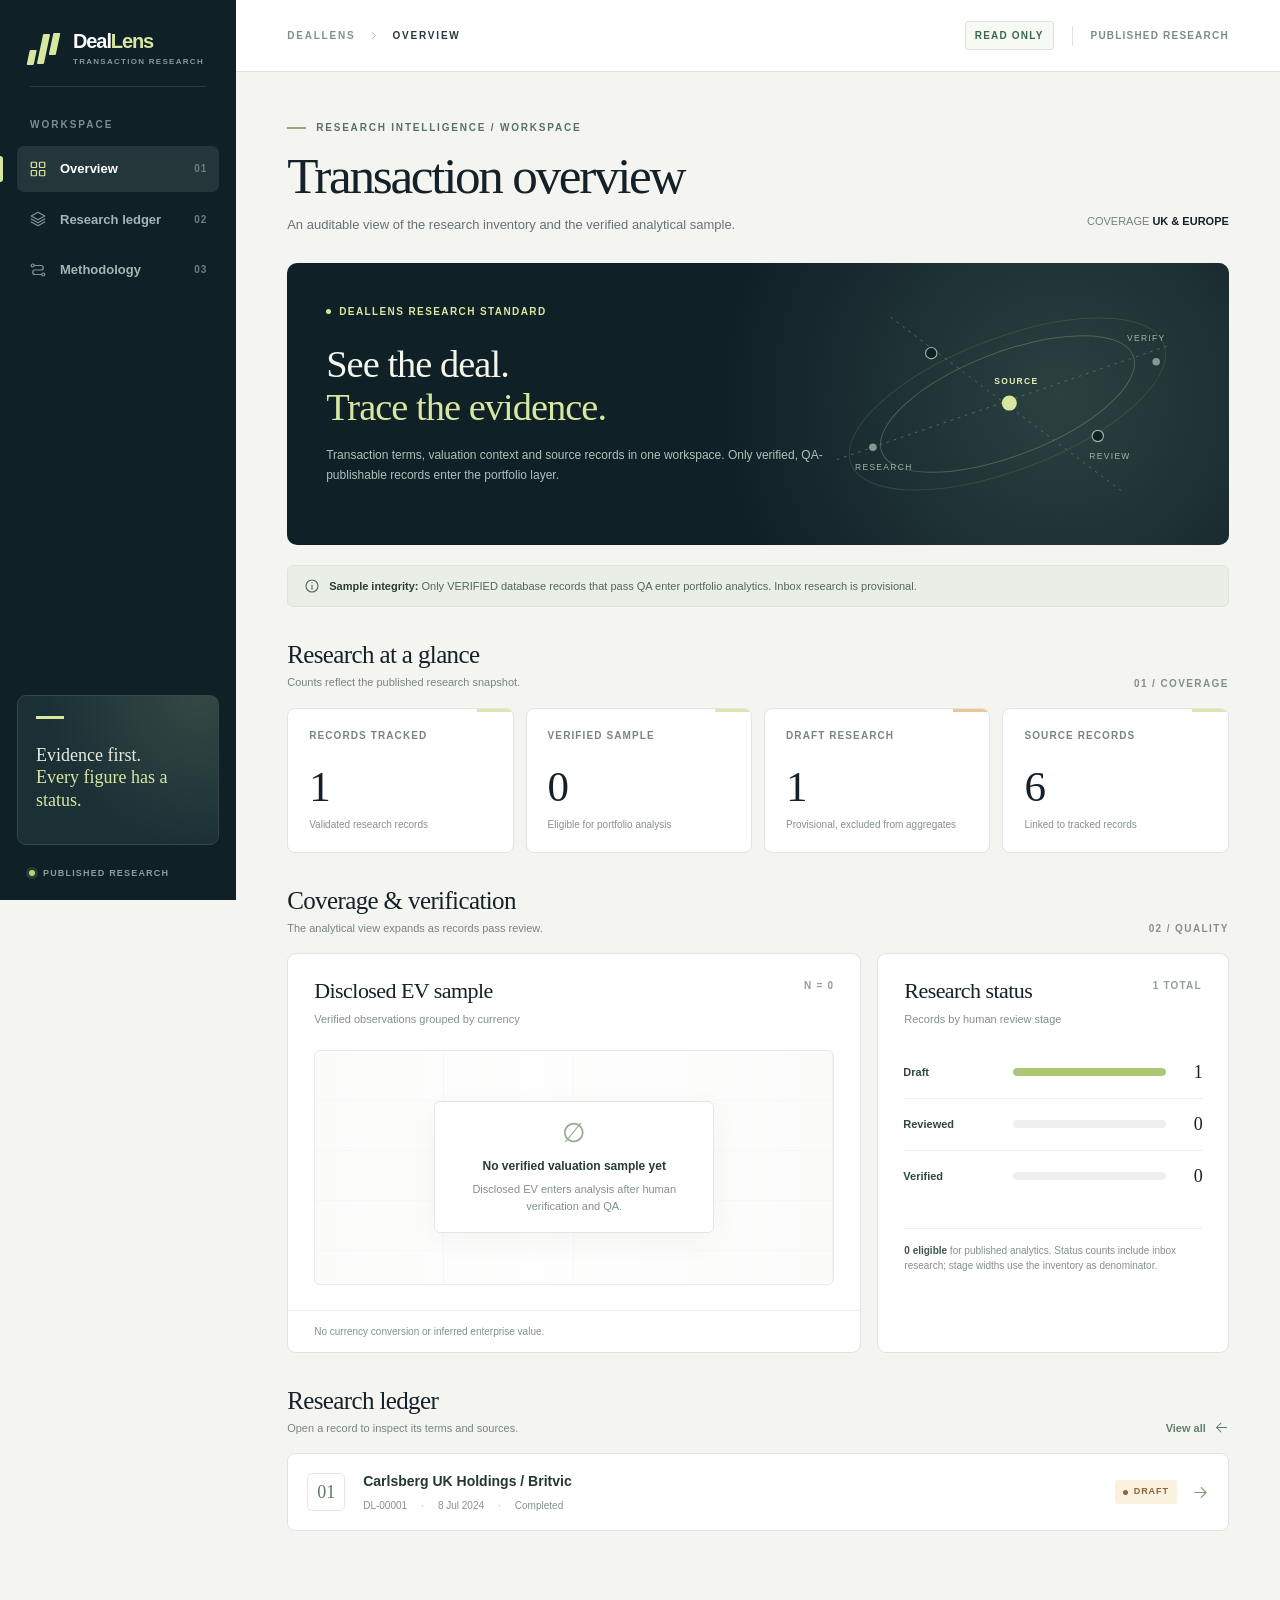
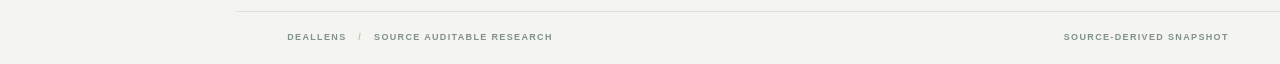
==== index.html @ 1e60adab "Publish DealLens interface directly on GitHub Pages" ====
<!doctype html>
<html lang="en">
<head>
  <meta charset="utf-8">
  <meta name="viewport" content="width=device-width, initial-scale=1">
  <meta name="theme-color" content="#101a20">
  <meta name="description" content="DealLens local M&A research workspace with source linked transaction records and verified portfolio analytics.">
  <title>DealLens | Research workspace</title>
  <style>
:root{--ink:#142128;--ink-2:#1d3038;--muted:#647179;--subtle:#8a9699;--line:#dce2df;--paper:#f4f5f1;--white:#fff;--lime:#d7e7a0;--signal:#b9d46e;--amber:#e8b877;--rust:#a6563b;--sidebar:#102027;--sidebar-line:#2b3b40;--serif:Georgia,"Times New Roman",serif;--sans:Inter,"Aptos","Segoe UI",Arial,sans-serif}
*{box-sizing:border-box}html{scroll-behavior:smooth}body{margin:0;background:var(--paper);color:var(--ink);font:14px/1.5 var(--sans);-webkit-font-smoothing:antialiased}button,input{font:inherit}button{cursor:pointer}a{color:inherit;text-decoration:none}svg{width:20px;height:20px;fill:none;stroke:currentColor;stroke-width:1.65;stroke-linecap:round;stroke-linejoin:round}.icon-library{position:absolute;width:0;height:0;overflow:hidden}::selection{background:#d7e7a0;color:#17282c}
.app-shell{min-height:100vh;display:grid;grid-template-columns:236px minmax(0,1fr)}.sidebar{position:sticky;top:0;height:100vh;background:var(--sidebar);color:#d4dfd9;display:flex;flex-direction:column;padding:29px 17px 20px;z-index:12}.brand{display:flex;align-items:center;gap:12px;padding:2px 13px 20px}.brand-mark{height:32px;width:31px;display:flex;align-items:center;gap:3px;transform:skew(-12deg)}.brand-mark span{width:7px;background:var(--lime);border-radius:1px}.brand-mark span:nth-child(1){height:15px;align-self:flex-end}.brand-mark span:nth-child(2){height:30px}.brand-mark span:nth-child(3){height:22px;align-self:flex-start}.brand-copy{font-size:20px;font-weight:750;letter-spacing:-.055em;color:#fff;line-height:1}.brand-copy span{color:var(--lime)}.brand-copy small{display:block;color:#839b99;font-size:8px;letter-spacing:.16em;font-weight:700;margin-top:7px}.sidebar-rule{height:1px;background:var(--sidebar-line);margin:0 13px 30px}.sidebar-label{font-size:10px;letter-spacing:.2em;font-weight:700;color:#78908f;margin:0 13px 14px}.primary-nav{display:grid;gap:5px}.primary-nav a{display:flex;align-items:center;gap:13px;padding:13px 12px;border-radius:7px;color:#a5b5b3;font-size:13px;font-weight:550;transition:background .2s,color .2s}.primary-nav a svg{width:18px;height:18px;stroke:#7d9593}.primary-nav a:hover,.primary-nav a.active{background:#25363b;color:#fff}.primary-nav a.active:before{content:"";position:absolute;left:0;height:26px;width:3px;background:var(--lime);border-radius:0 3px 3px 0}.primary-nav a.active svg{stroke:var(--lime)}.nav-key{margin-left:auto;color:#69817f;font-size:10px;letter-spacing:.08em}.sidebar-bottom{margin-top:auto}.sidebar-note{border:1px solid #35474a;border-radius:9px;padding:20px 18px 16px;min-height:150px;background:radial-gradient(circle at 90% 0,#344944 0,transparent 65%),#1b3035}.small-accent{display:block;height:3px;width:28px;background:var(--lime)}.sidebar-note p{font-family:var(--serif);font-size:18px;line-height:1.25;margin:25px 0 0;color:#e7ebe2}.sidebar-note strong{font-weight:400;color:var(--lime)}.sidebar-context{display:flex;align-items:center;gap:8px;color:#879e9a;font-size:9px;font-weight:700;letter-spacing:.13em;padding:22px 12px 0}.live-dot{width:6px;height:6px;background:var(--signal);border-radius:50%;box-shadow:0 0 0 3px #273d37}
.main-column{min-width:0;display:flex;flex-direction:column}.topbar{height:72px;flex-shrink:0;background:#fff;border-bottom:1px solid var(--line);display:flex;align-items:center;justify-content:space-between;padding:0 clamp(24px,4vw,60px)}.breadcrumbs{display:flex;align-items:center;gap:13px;font-size:10px;letter-spacing:.18em;font-weight:750;color:#82908d}.breadcrumbs strong{color:#283a40}.breadcrumbs svg{width:11px;height:11px;stroke:#9caba9}.topbar-right{display:flex;align-items:center;gap:18px;color:#7d8b8c;font-size:10px;letter-spacing:.12em;font-weight:700}.read-only{border:1px solid #d9e3dc;border-radius:3px;padding:6px 9px;color:#3b6852;background:#f6faf3}.topbar-divider{width:1px;height:20px;background:#dce4df}.mobile-menu{display:none}.footer{margin-top:auto;display:flex;justify-content:space-between;gap:20px;border-top:1px solid var(--line);padding:19px clamp(24px,4vw,60px);font-size:9px;color:#82918e;font-weight:750;letter-spacing:.15em}.footer-dot{color:#b5c6a4;padding:0 8px}
main{padding:44px clamp(24px,4vw,60px) 80px;max-width:1640px;width:100%;margin:0 auto;min-height:calc(100vh - 123px)}.eyebrow{font-size:10px;letter-spacing:.18em;font-weight:800;color:#597068;text-transform:uppercase}.eyebrow:before{content:"";display:inline-block;width:19px;height:2px;background:#8eac72;vertical-align:middle;margin-right:10px}.page-heading{display:flex;justify-content:space-between;gap:28px;align-items:end;margin:12px 0 28px}.page-heading h1{font-family:var(--serif);font-size:clamp(38px,4vw,58px);line-height:1.06;font-weight:400;letter-spacing:-.045em;margin:0}.page-heading p{color:var(--muted);font-size:13px;margin:12px 0 0;max-width:560px}.heading-aside{font-size:11px;color:#73817f;white-space:nowrap;padding-bottom:5px}.heading-aside strong{color:var(--ink)}
.hero{background:var(--sidebar);color:#f3f6eb;border-radius:10px;position:relative;overflow:hidden;min-height:255px;display:grid;grid-template-columns:1.15fr .85fr;padding:36px 39px}.hero:before{content:"";position:absolute;inset:0;background:radial-gradient(circle at 82% 48%,#2b4140 0,transparent 43%);pointer-events:none}.hero-copy{position:relative;z-index:1}.hero-tag{display:inline-flex;align-items:center;gap:8px;color:var(--lime);font-size:10px;font-weight:750;letter-spacing:.14em}.hero-tag:before{content:"";height:5px;width:5px;background:var(--lime);border-radius:50%}.hero h2{font:400 clamp(28px,3vw,42px)/1.12 var(--serif);letter-spacing:-.025em;max-width:565px;margin:23px 0 16px}.hero h2 em{font-style:normal;color:var(--lime)}.hero p{max-width:510px;color:#afc0bb;font-size:12px;line-height:1.7;margin:0}.hero-art{position:relative;min-height:180px;display:flex;align-items:center;justify-content:center}.hero-art svg{width:min(100%,390px);height:210px;stroke:none;overflow:visible}.hero-art .orbit{fill:none;stroke:#6d8a78;stroke-width:1;opacity:.55}.hero-art .orbit.faint{opacity:.26}.hero-art .axis{stroke:#526c68;stroke-width:1;stroke-dasharray:2 6}.hero-art .node{fill:#d7e7a0}.hero-art .node.secondary{fill:#7f9b92}.hero-art .node.hollow{fill:#102027;stroke:#9db49b;stroke-width:1.2}.hero-art text{font:9px var(--sans);fill:#9fb3a9;letter-spacing:1.4px}.hero-art .t-strong{fill:#e2edbd;font-weight:700}
.status-strip{display:flex;gap:9px;align-items:center;margin:20px 0 33px;background:#e9eee6;border:1px solid #dce6d9;color:#526859;border-radius:6px;padding:12px 16px;font-size:11px;line-height:1.5}.status-strip svg{width:16px;height:16px;flex:none}.status-strip strong{color:#293c32}
.section-head{display:flex;align-items:end;justify-content:space-between;gap:18px;margin:34px 0 17px}.section-head h2{font:400 25px/1.15 var(--serif);letter-spacing:-.025em;margin:0}.section-head p{margin:4px 0 0;color:#778582;font-size:11px}.section-head .section-index{font-size:10px;color:#82918b;letter-spacing:.14em;font-weight:700}.metric-grid{display:grid;grid-template-columns:repeat(4,minmax(0,1fr));gap:12px}.metric-card{background:white;border:1px solid #e0e6e2;border-radius:8px;padding:19px 21px 18px;min-height:137px;position:relative;overflow:hidden}.metric-card:after{content:"";position:absolute;right:0;top:0;width:36px;height:3px;background:#d9e8ae}.metric-card:nth-child(3):after{background:#e9c694}.metric-label{display:block;color:#778682;font-size:10px;font-weight:750;letter-spacing:.11em;text-transform:uppercase}.metric-number{font:400 43px/1.1 var(--serif);letter-spacing:-.04em;margin:20px 0 3px}.metric-note{color:#87918e;font-size:10px}.metric-note strong{color:#546b59}.content-grid{display:grid;grid-template-columns:minmax(0,1.47fr) minmax(280px,.9fr);gap:16px}.panel{background:white;border:1px solid #dfe5e0;border-radius:9px;overflow:hidden}.panel-head{display:flex;align-items:start;justify-content:space-between;gap:15px;padding:24px 26px 0}.panel-head h3{font:400 22px/1.2 var(--serif);letter-spacing:-.025em;margin:0}.panel-head p{color:#82908b;font-size:11px;margin:7px 0 0}.panel-kicker{color:#93a09b;font-size:10px;font-weight:750;letter-spacing:.12em}.empty-chart{height:235px;position:relative;margin:22px 26px 25px;border:1px solid #e4eae6;border-radius:6px;display:flex;align-items:center;justify-content:center;text-align:center;overflow:hidden;background:repeating-linear-gradient(to right,transparent 0,transparent calc(25% - 1px),#edf0ed calc(25% - 1px),#edf0ed 25%),repeating-linear-gradient(to bottom,#fafbf9 0,#fafbf9 49px,#edf0ed 50px)}.empty-chart:after{content:"";position:absolute;inset:0;background:linear-gradient(90deg,rgba(255,255,255,.2),rgba(255,255,255,.65) 42%,rgba(255,255,255,.2));pointer-events:none}.empty-chart .empty-message{position:relative;z-index:1;background:rgba(255,255,255,.94);border:1px solid #e2e8e1;border-radius:6px;padding:18px 24px;max-width:280px;box-shadow:0 8px 30px #2940380b}.empty-chart .empty-message span{display:block;font:400 27px/1 var(--serif);color:#95aa87;margin-bottom:8px}.empty-chart strong{font-size:12px;color:#263c35}.empty-chart p{font-size:11px;color:#83908a;line-height:1.5;margin:5px 0 0}.chart-bars{height:235px;display:flex;gap:15px;align-items:end;margin:20px 27px 26px;padding:10px 8px 27px;border-bottom:1px solid #dae3dc}.chart-bar{flex:1;max-width:75px;min-height:2px;background:#adc773;border-radius:3px 3px 0 0;position:relative}.chart-bar span{position:absolute;bottom:-24px;left:50%;transform:translateX(-50%);font-size:10px;white-space:nowrap;color:#667c70}.chart-bar b{position:absolute;top:-23px;left:50%;transform:translateX(-50%);font-size:10px;color:#334b3a}.panel-bottom{border-top:1px solid #edf0ed;padding:13px 26px;color:#81918a;font-size:10px}.pipeline{padding:19px 25px 23px}.pipeline-row{display:grid;grid-template-columns:98px 1fr 25px;align-items:center;gap:12px;padding:15px 0;border-bottom:1px solid #edf0ed}.pipeline-row:last-child{border-bottom:0}.pipeline-row .stage{font-size:11px;font-weight:650;color:#31473d}.pipeline-row .track{height:8px;border-radius:10px;background:#edf0ed;overflow:hidden}.pipeline-row .fill{display:block;height:100%;min-width:0;background:#adc773;border-radius:10px}.pipeline-row:nth-child(2) .fill{background:#d3bd91}.pipeline-row:nth-child(3) .fill{background:#436c5b}.pipeline-row strong{font:400 18px var(--serif);text-align:right}.pipeline-caption{margin:3px 26px 22px;padding-top:14px;border-top:1px solid #edf0ed;color:#83908a;font-size:10px;line-height:1.5}.pipeline-caption strong{color:#3e5749}
.record-row{display:grid;grid-template-columns:38px minmax(0,1fr) auto;gap:18px;align-items:center;background:#fff;border:1px solid #dde5df;border-radius:8px;padding:17px 19px;transition:border-color .2s,transform .2s}.record-row:hover{border-color:#a9c597;transform:translateY(-1px)}.record-index{display:flex;align-items:center;justify-content:center;width:38px;height:38px;border:1px solid #e1e9e2;border-radius:5px;color:#5e7b62;font:400 18px var(--serif)}.record-title{font-size:14px;font-weight:670;color:#243735}.record-meta{display:flex;flex-wrap:wrap;gap:8px 14px;margin-top:6px;font-size:10px;color:#84918c}.record-meta span+span:before{content:"·";margin-right:14px;color:#adbab2}.record-trailing{display:flex;align-items:center;gap:15px}.record-trailing svg{width:17px;height:17px;color:#7e9b79}.badge{display:inline-flex;align-items:center;gap:6px;padding:5px 8px;border-radius:3px;text-transform:uppercase;font-size:9px;font-weight:800;letter-spacing:.1em;white-space:nowrap}.badge:before{content:"";height:5px;width:5px;background:currentColor;border-radius:50%}.badge.draft{color:#8b653b;background:#fbf1df}.badge.reviewed{color:#496a82;background:#eaf2f7}.badge.verified{color:#427451;background:#e9f4e8}.empty-list{background:#fff;border:1px dashed #cbd9cf;border-radius:8px;padding:28px;color:#788781;font-size:12px}
.toolbar{display:flex;gap:10px;align-items:center;margin:25px 0 17px}.search-box{display:flex;align-items:center;gap:11px;flex:1;background:#fff;border:1px solid #dae3dd;border-radius:6px;padding:0 13px;max-width:510px}.search-box svg{width:17px;height:17px;color:#85958c}.search-box input{border:0;outline:0;height:43px;width:100%;background:none;color:#22352d;font-size:12px}.search-box:focus-within{border-color:#8ea977;box-shadow:0 0 0 3px #dcebc86b}.filter-tabs{display:flex;gap:4px;margin-left:auto;background:#e9ede7;border-radius:6px;padding:4px}.filter-tabs button{background:transparent;border:0;border-radius:4px;color:#74837b;font-size:10px;font-weight:700;letter-spacing:.04em;padding:8px 11px}.filter-tabs button.active{background:#fff;box-shadow:0 1px 4px #1b372010;color:#294233}.research-list{display:grid;gap:10px}.research-note{font-size:11px;color:#7e8b84;margin-top:16px}.research-note svg{width:14px;height:14px;vertical-align:-3px;margin-right:4px}
.case-top{display:flex;align-items:center;gap:12px;margin-bottom:15px}.back-link{display:inline-flex;gap:8px;align-items:center;color:#637e69;font-size:11px;font-weight:700}.back-link svg{width:15px;height:15px;transform:rotate(180deg)}.case-intro{display:flex;justify-content:space-between;align-items:end;gap:20px}.case-intro h1{font:400 clamp(36px,4.2vw,62px)/1.05 var(--serif);letter-spacing:-.045em;margin:14px 0 10px}.case-subtitle{color:#687c73;font-size:13px;margin:0}.case-actions{display:flex;gap:10px;align-items:center;padding-bottom:4px}.ghost-button{display:inline-flex;gap:8px;align-items:center;border:1px solid #cad9cd;background:#fff;border-radius:5px;padding:9px 12px;font-size:10px;font-weight:750;color:#47644f}.ghost-button:hover{border-color:#7caa70}.ghost-button svg{width:14px;height:14px}.draft-banner{display:flex;gap:13px;padding:15px 17px;margin:29px 0 18px;background:#fbf2e5;border:1px solid #f0dfc1;border-left:3px solid #d5a35e;border-radius:5px;color:#7b603d;font-size:11px;line-height:1.55}.draft-banner svg{flex:none;width:18px;height:18px}.draft-banner strong{display:block;color:#614928;font-size:12px;margin-bottom:2px}.case-flow{background:var(--sidebar);color:white;border-radius:9px;padding:26px 31px 25px;overflow:hidden}.flow-header{display:flex;justify-content:space-between;color:#9eb3a9;font-size:10px;letter-spacing:.12em;font-weight:750}.flow-header span:last-child{color:#d6e4ad}.flow-line{display:grid;grid-template-columns:minmax(0,1fr) minmax(100px,.65fr) minmax(0,1fr);align-items:center;gap:10px;margin-top:30px}.flow-entity small{display:block;font-size:9px;letter-spacing:.15em;color:#8ba79c;font-weight:750;margin-bottom:10px}.flow-entity strong{font:400 clamp(20px,2.2vw,31px)/1.12 var(--serif);letter-spacing:-.02em;display:block}.flow-entity.right{text-align:right}.flow-entity.right strong{color:#deebbc}.flow-connector{height:2px;background:#6c8c80;position:relative}.flow-connector:before{content:"";width:11px;height:11px;border-radius:50%;background:var(--lime);position:absolute;top:-5px;left:0}.flow-connector:after{content:"";width:10px;height:10px;border-right:2px solid var(--lime);border-top:2px solid var(--lime);transform:rotate(45deg);position:absolute;right:1px;top:-5px}.flow-connector span{position:absolute;left:50%;transform:translateX(-50%);top:-26px;color:#d4e3ae;font-size:10px;white-space:nowrap;font-weight:700}.flow-caption{display:flex;justify-content:space-between;gap:20px;margin-top:34px;border-top:1px solid #3a5352;padding-top:15px;color:#9cb3a8;font-size:10px}.flow-caption strong{color:#d9e8c0;font-weight:600}.case-grid{display:grid;grid-template-columns:minmax(0,1.35fr) minmax(290px,.82fr);gap:16px;margin-top:16px}.case-grid .panel{padding-bottom:4px}.facts-list{padding:7px 25px 15px}.fact-row{display:grid;grid-template-columns:145px 1fr;gap:15px;align-items:start;padding:15px 0;border-bottom:1px solid #edf0ed}.fact-row:last-child{border-bottom:0}.fact-label{font-size:10px;font-weight:750;letter-spacing:.06em;color:#77867e;text-transform:uppercase;margin-top:3px}.fact-main strong{display:block;font:400 21px/1.15 var(--serif);letter-spacing:-.025em}.fact-main small{display:block;color:#7f8c83;font-size:10px;margin-top:5px;line-height:1.45}.source-pills{display:flex;gap:5px;flex-wrap:wrap;margin-top:8px}.source-pills a{display:inline-flex;align-items:center;gap:3px;color:#456c52;background:#ecf3e7;padding:3px 6px;border-radius:2px;font-size:9px;font-weight:750}.source-pills a:hover{text-decoration:underline}.source-pills svg{width:10px;height:10px}.absence{font-size:12px;color:#a3b0a7}.quality-list{padding:18px 26px 22px}.quality-stat{display:flex;justify-content:space-between;align-items:center;padding:10px 0;border-bottom:1px solid #edf0ed;color:#718278;font-size:11px}.quality-stat strong{color:#293e34;font:400 17px var(--serif)}.blocker{display:flex;gap:9px;border-radius:4px;background:#f9f0e8;color:#835a40;padding:10px 11px;margin-top:13px;font-size:10px;line-height:1.45}.blocker svg{flex:none;width:15px;height:15px}.quality-hint{font-size:10px;color:#849188;margin:12px 0 0}.source-section{margin-top:16px}.source-list{padding:8px 26px 15px}.source-link{display:grid;grid-template-columns:44px 1fr 15px;gap:12px;align-items:start;padding:14px 0;border-bottom:1px solid #edf0ed}.source-link:last-child{border-bottom:0}.source-id{color:#50745a;font-size:10px;font-weight:800;letter-spacing:.06em;padding-top:2px}.source-link strong{display:block;color:#30443b;font-size:11px;font-weight:650}.source-link:hover strong{text-decoration:underline}.source-link small{display:block;margin-top:4px;color:#8a9890;font-size:9px;text-transform:uppercase;letter-spacing:.08em}.source-link svg{width:14px;height:14px;color:#849a88}
.method-intro{display:grid;grid-template-columns:1.2fr .8fr;gap:32px;align-items:end;margin-bottom:34px}.method-intro h1{font:400 clamp(39px,4.2vw,61px)/1.05 var(--serif);letter-spacing:-.045em;margin:13px 0 0}.method-intro p{margin:0;color:#687a71;font-size:13px;line-height:1.7;max-width:420px}.method-flow{background:#fff;border:1px solid #dde6db;border-radius:9px;padding:30px 33px}.method-steps{display:grid;grid-template-columns:repeat(3,1fr);gap:28px;position:relative}.method-steps:before{content:"";position:absolute;top:23px;left:16%;right:16%;height:1px;background:#bfcfc0}.method-step{position:relative;z-index:1}.method-node{height:46px;width:46px;border-radius:50%;background:#e8f1d8;color:#3f654a;display:flex;align-items:center;justify-content:center;font:400 20px var(--serif);border:6px solid white;box-shadow:0 0 0 1px #d8e4d3}.method-step:nth-child(2) .method-node{background:#f6ebda;color:#8e6b44}.method-step:nth-child(3) .method-node{background:#dce9d9;color:#38694b}.method-step h3{font:400 22px var(--serif);margin:17px 0 5px}.method-step p{color:#74847a;font-size:11px;line-height:1.6;max-width:230px;margin:0}.method-index{font-size:9px;font-weight:800;letter-spacing:.15em;color:#809889}.method-rule{border-top:1px solid #e6ece6;margin:31px 0 25px}.method-criteria{display:grid;grid-template-columns:repeat(3,1fr);gap:24px}.method-criteria strong{font-size:11px;color:#293e34}.method-criteria p{font-size:10px;color:#829189;margin:6px 0 0;line-height:1.6}.definition-grid{display:grid;grid-template-columns:repeat(2,1fr);gap:12px;margin-top:16px}.definition-card{padding:22px 24px;background:white;border:1px solid #dfe7de;border-radius:7px}.definition-card span{font-size:9px;letter-spacing:.12em;color:#779077;font-weight:750}.definition-card h3{font:400 21px var(--serif);margin:11px 0 7px}.definition-card p{font-size:11px;line-height:1.65;color:#7c8c82;margin:0}.loading-state{padding:100px 20px;text-align:center;color:#7d8d84}.loading-symbol{height:27px;width:27px;border:2px solid #ccd9c9;border-top-color:#5a8054;border-radius:50%;animation:spin .8s linear infinite;margin:auto}@keyframes spin{to{transform:rotate(360deg)}}.error-state{background:#fff4eb;border:1px solid #ebd1be;border-radius:7px;padding:24px;color:#734832}.error-state h2{font:400 28px var(--serif);margin:0 0 6px}
@media(max-width:1150px){.app-shell{grid-template-columns:208px 1fr}.sidebar{padding-left:12px;padding-right:12px}.metric-grid{grid-template-columns:repeat(2,1fr)}.hero{grid-template-columns:1.2fr .8fr}.hero-art svg{width:280px}.content-grid,.case-grid{grid-template-columns:1fr 1fr}.panel-head{padding:21px 20px 0}.pipeline{padding-left:19px;padding-right:19px}}
@media(max-width:850px){.app-shell{grid-template-columns:1fr}.sidebar{position:fixed;left:0;top:0;width:240px;transform:translateX(-100%);transition:transform .2s ease;box-shadow:0 10px 40px #15241b44}.sidebar.open{transform:translateX(0)}.mobile-menu{display:grid;gap:3px;background:transparent;border:0;padding:7px;margin-left:-7px}.mobile-menu span{display:block;width:18px;height:2px;background:#425a4b}.topbar{justify-content:flex-start;gap:18px}.topbar-right{margin-left:auto}.hero{grid-template-columns:1fr}.hero-art{position:absolute;opacity:.3;right:-50px;top:12px;bottom:0}.hero-copy{max-width:600px}.content-grid,.case-grid{grid-template-columns:1fr}.method-intro{grid-template-columns:1fr;gap:13px}}
@media(max-width:600px){main{padding:27px 17px 60px}.topbar{height:61px;padding:0 19px}.topbar-clock,.topbar-divider{display:none}.breadcrumbs{gap:7px;font-size:9px}.footer{padding:18px 17px;font-size:8px}.footer span:last-child{display:none}.page-heading{display:block;margin-bottom:22px}.heading-aside{margin-top:12px}.page-heading h1{font-size:40px}.hero{padding:28px 24px;min-height:245px}.hero h2{font-size:31px}.hero-art{display:none}.metric-grid{gap:8px}.metric-card{min-height:125px;padding:16px}.metric-number{font-size:37px}.section-head{margin-top:29px}.record-row{gap:10px;padding:14px 12px;grid-template-columns:30px 1fr auto}.record-index{height:30px;width:30px;font-size:15px}.record-title{font-size:12px}.record-meta{gap:2px 8px}.record-meta span+span:before{margin-right:8px}.record-trailing{gap:5px}.record-trailing svg{display:none}.toolbar{display:block}.search-box{max-width:none}.filter-tabs{margin-top:9px;width:max-content}.case-intro{display:block}.case-actions{margin-top:19px}.case-flow{padding:23px 19px}.flow-line{grid-template-columns:1fr 52px 1fr;gap:5px}.flow-entity strong{font-size:19px}.flow-connector span{font-size:9px}.flow-caption{display:block;line-height:1.7}.fact-row{grid-template-columns:115px 1fr}.facts-list{padding-left:18px;padding-right:18px}.source-list{padding-left:18px;padding-right:18px}.method-flow{padding:24px 20px}.method-steps,.method-criteria,.definition-grid{grid-template-columns:1fr;gap:19px}.method-steps:before{top:25px;bottom:28px;left:22px;right:auto;width:1px;height:auto}.method-step{display:grid;grid-template-columns:46px 1fr;column-gap:15px}.method-step h3{margin:2px 0 3px}.method-step p{grid-column:2}.method-index{grid-column:2;grid-row:1;align-self:end;margin-bottom:2px}.method-node{grid-row:1/4}.method-criteria{gap:13px}}
@media(prefers-reduced-motion:reduce){*{scroll-behavior:auto!important;animation:none!important;transition:none!important}}

</style>
</head>
<body>
  <svg class="icon-library" xmlns="http://www.w3.org/2000/svg" aria-hidden="true">
    <symbol id="i-grid" viewBox="0 0 24 24"><rect x="3" y="3" width="7" height="7" rx="1"/><rect x="14" y="3" width="7" height="7" rx="1"/><rect x="3" y="14" width="7" height="7" rx="1"/><rect x="14" y="14" width="7" height="7" rx="1"/></symbol>
    <symbol id="i-layers" viewBox="0 0 24 24"><path d="m12 3 9 5-9 5-9-5 9-5Zm-9 9 9 5 9-5M3 16l9 5 9-5"/></symbol>
    <symbol id="i-route" viewBox="0 0 24 24"><circle cx="5" cy="6" r="2"/><circle cx="19" cy="18" r="2"/><path d="M7 6h9a3 3 0 0 1 0 6H8a3 3 0 0 0 0 6h9"/></symbol>
    <symbol id="i-book" viewBox="0 0 24 24"><path d="M4 4.5A2.5 2.5 0 0 1 6.5 2H20v18H6.5A2.5 2.5 0 0 0 4 22V4.5ZM4 19.5A2.5 2.5 0 0 1 6.5 17H20"/><path d="M9 7h7M9 11h7"/></symbol>
    <symbol id="i-search" viewBox="0 0 24 24"><circle cx="10.5" cy="10.5" r="6.5"/><path d="m16 16 5 5"/></symbol>
    <symbol id="i-arrow" viewBox="0 0 24 24"><path d="M4 12h16m-7-7 7 7-7 7"/></symbol>
    <symbol id="i-external" viewBox="0 0 24 24"><path d="M14 4h6v6M20 4l-9 9"/><path d="M20 14v6H4V4h6"/></symbol>
    <symbol id="i-chevron" viewBox="0 0 24 24"><path d="m9 5 7 7-7 7"/></symbol>
    <symbol id="i-info" viewBox="0 0 24 24"><circle cx="12" cy="12" r="9"/><path d="M12 11v6m0-10h.01"/></symbol>
    <symbol id="i-download" viewBox="0 0 24 24"><path d="M12 3v12m-4-4 4 4 4-4M4 17v4h16v-4"/></symbol>
  </svg>

  <div class="app-shell">
    <aside class="sidebar" id="sidebar" aria-label="Primary navigation">
      <a class="brand" href="#overview" aria-label="DealLens overview">
        <span class="brand-mark" aria-hidden="true"><span></span><span></span><span></span></span>
        <span class="brand-copy">Deal<span>Lens</span><small>TRANSACTION RESEARCH</small></span>
      </a>
      <div class="sidebar-rule"></div>
      <p class="sidebar-label">WORKSPACE</p>
      <nav class="primary-nav">
        <a href="#overview" data-nav="overview"><svg><use href="#i-grid"/></svg>Overview<span class="nav-key">01</span></a>
        <a href="#research" data-nav="research"><svg><use href="#i-layers"/></svg>Research ledger<span class="nav-key">02</span></a>
        <a href="#methodology" data-nav="methodology"><svg><use href="#i-route"/></svg>Methodology<span class="nav-key">03</span></a>
      </nav>
      <div class="sidebar-bottom">
        <div class="sidebar-note"><span class="small-accent"></span><p>Evidence first.<br><strong>Every figure has a status.</strong></p></div>
        <div class="sidebar-context"><span class="live-dot"></span><span id="sidebar-mode">LOCAL WORKSPACE</span></div>
      </div>
    </aside>

    <div class="main-column">
      <header class="topbar">
        <button class="mobile-menu" id="menu-button" type="button" aria-label="Toggle navigation" aria-expanded="false"><span></span><span></span><span></span></button>
        <div class="breadcrumbs"><span>DEALLENS</span><svg><use href="#i-chevron"/></svg><strong id="breadcrumb">OVERVIEW</strong></div>
        <div class="topbar-right"><span class="read-only">READ ONLY</span><span class="topbar-divider"></span><span class="topbar-clock" id="clock">LOCAL RESEARCH</span></div>
      </header>
      <main id="app" tabindex="-1" aria-live="polite">
        <div class="loading-state"><div class="loading-symbol"></div><p>Opening research workspace…</p></div>
      </main>
      <footer class="footer"><span>DEALLENS <span class="footer-dot">/</span> SOURCE AUDITABLE RESEARCH</span><span id="footer-mode">LOCAL SNAPSHOT</span></footer>
    </div>
  </div>
<script>
/* Source-derived local preview. Regenerate with scripts/build_frontend_snapshot.py. */
window.DEALLENS_SNAPSHOT = {"scope":"Local research workspace","database_connected":false,"summary":{"inventory":1,"verified":0,"verified_status":0,"draft":1,"reviewed":0,"excluded":0},"portfolio":{"deal_count":0,"completion_rate":null,"completion_n":0,"completion_days_median":null,"ev_cohorts":[]},"deals":[{"id":"DL-00001","name":"Carlsberg UK Holdings / Britvic","bidder":"Carlsberg UK Holdings Limited","target":"Britvic plc","target_country":"GB","announcement_date":"2024-07-08","completion_date":"2025-01-16","transaction_status":"COMPLETED","review_status":"DRAFT","origin":"research/inbox","sector":null,"values":{"offer":{"amount":"13.15","currency":"GBP","unit":"currency/share","definition":"Total shareholder value including 25p special dividend","classification":"REPORTED","evidence":["ET"],"period":null,"sources":["S27"]},"equity":{"amount":"3311000000","currency":"GBP","unit":"currency","definition":"Reported rounded shareholder equity value inclusive of special dividend","classification":"REPORTED","evidence":["EEV"],"period":null,"sources":["S27"]},"enterprise":{"amount":"4104000000","currency":"GBP","unit":"currency","definition":"Reported rounded enterprise value","classification":"REPORTED","evidence":["EEV"],"period":null,"sources":["S27"]},"ev_ebitda":{"value":"13.54455445544554455445544554","unit":"ratio","currency":null,"basis":"LTM; Adjusted EBITDA before pre-IFRS16 rental charges","warnings":[],"qualifications":[]},"premium":{"value":"0.355670103092783505154639175","unit":"fraction","currency":null,"basis":"initial offer; unaffected_close","warnings":[],"qualifications":[]}},"selected_offer":{"id":"announced_total_value","date":"2024-07-08","basis":"First firm Rule 2.7 offer, including target special dividend; earlier indicative proposals are not entered"},"sources":[{"id":"S27","title":"Carlsberg / Britvic Rule 2.7 announcement","url":"https://via.ritzau.dk/ir-files/13560234/13952907/13641/2.7%20Announcement_Recommended%20offer%20to%20acquire%20Britvic%20plc.pdf","date":"2024-07-08","type":"ANNOUNCEMENT"},{"id":"SFY","title":"Britvic Annual Report and Accounts 2023 (issuer report mirrored by AnnualReports)","url":"https://www.annualreports.com/HostedData/AnnualReportArchive/b/LSE_BVIC_2023.pdf","date":"2023-12-05","type":"ANNUAL_REPORT"},{"id":"SH1","title":"Britvic interim results: six months ended 31 March 2024","url":"https://www.britvic.com/media/1mlaxssy/britvic-plc-interim-results-14-may-2024.pdf","date":"2024-05-15","type":"INTERIM_REPORT"},{"id":"SCOMP","title":"Scheme of arrangement becomes effective","url":"https://www.carlsberggroup.com/media/i2vbt04o/160125-announcement-of-scheme-effective-date.pdf","date":"2025-01-16","type":"ANNOUNCEMENT"},{"id":"SPUB","title":"Publication of scheme document announcement (not the full scheme)","url":"https://www.carlsberggroup.com/media/ctoc5uiy/publication-of-scheme-document-announcement.pdf","date":"2024-07-22","type":"ANNOUNCEMENT"},{"id":"SRES","title":"Britvic shareholder special resolution approving scheme arrangements","url":"https://data.fca.org.uk/artefacts/NSM/Portal/NI-000103290/NI-000103290.pdf","date":"2024-08-27","type":"REGULATOR"}],"evidence_count":12,"qa":{"publishable":false,"flags":[{"severity":"BLOCK_PUBLISH","code":"MANUAL_VERIFICATION_REQUIRED","message":"Owner's manual source and calculation verification is required."},{"severity":"REVIEW","code":"ASSUMPTION","message":"Researcher-supplied assumption; assess its stated basis."},{"severity":"REVIEW","code":"ASSUMPTION","message":"Researcher-supplied assumption; assess its stated basis."},{"severity":"REVIEW","code":"SOURCE_AMBIGUITY","message":"Rounded announcement value; reconstructed 302.5m. Do not substitute covenant EBITDA after rental charges."},{"severity":"REVIEW","code":"SOURCE_AMBIGUITY","message":"Rounded announcement amount; reconstructed adjusted earnings are 164.8m, not statutory net income."},{"severity":"REVIEW","code":"SOURCE_AMBIGUITY","message":"Illustrative annual window only; source says over five years, not a calendar-year earnings forecast."},{"severity":"REVIEW","code":"UNKNOWN_VALUE","message":"Explicitly unknown observation; no zero has been inferred."},{"severity":"REVIEW","code":"CALCULATION_WARNING","message":"YTD lengths differ by one day; verify leap-year comparability."},{"severity":"REVIEW","code":"CALCULATION_WARNING","message":"YTD lengths differ by one day; verify leap-year comparability."},{"severity":"REVIEW","code":"CALCULATION_WARNING","message":"YTD lengths differ by one day; verify leap-year comparability."},{"severity":"REVIEW","code":"CALCULATION_WARNING","message":"YTD lengths differ by one day; verify leap-year comparability."},{"severity":"REVIEW","code":"CALCULATION_WARNING","message":"YTD lengths differ by one day; verify leap-year comparability."},{"severity":"REVIEW","code":"CALCULATION_WARNING","message":"YTD lengths differ by one day; verify leap-year comparability."},{"severity":"REVIEW","code":"CALCULATION_WARNING","message":"Illustrative annual run-rate case, not realised earnings; implementation costs excluded from recurring EBITDA."},{"severity":"REVIEW","code":"CALCULATION_WARNING","message":"Illustrative annual run-rate case, not realised earnings; implementation costs excluded from recurring EBITDA."},{"severity":"REVIEW","code":"CALCULATION_WARNING","message":"Illustrative annual run-rate case, not realised earnings; implementation costs excluded from recurring EBITDA."},{"severity":"REVIEW","code":"LTM_RECONCILIATION","message":"Selected and reconstructed figures differ for the same period; examine definitions and source restatements."},{"severity":"REVIEW","code":"LTM_RECONCILIATION","message":"Selected and reconstructed figures differ for the same period; examine definitions and source restatements."}]}}],"policy":"Only VERIFIED database records that pass QA enter portfolio analytics. Inbox research is provisional."};

</script>
<script>
/* DealLens interface. Published pages use a generated research snapshot. */
(() => {
  "use strict";

  const app = document.getElementById("app");
  const state = { data: null, filter: "all", query: "", mode: "snapshot" };
  const icon = (name) => `<svg aria-hidden="true"><use href="#i-${name}"></use></svg>`;
  const escape = (value) => String(value ?? "").replace(/[&<>"']/g, (ch) => ({
    "&": "&amp;", "<": "&lt;", ">": "&gt;", '"': "&quot;", "'": "&#39;"
  })[ch]);
  const safeUrl = (value) => {
    try {
      const url = new URL(value);
      return ["http:", "https:"].includes(url.protocol) ? escape(url.href) : "#";
    } catch { return "#"; }
  };
  const date = (value) => value ? new Intl.DateTimeFormat("en-GB", { day: "numeric", month: "short", year: "numeric", timeZone: "UTC" }).format(new Date(`${value}T00:00:00Z`)) : "Not recorded";
  const titleCase = (value) => value ? String(value).replaceAll("_", " ").toLowerCase().replace(/\b\w/g, ch => ch.toUpperCase()) : "Unclassified";
  const badge = (status) => `<span class="badge ${String(status).toLowerCase()}">${escape(status)}</span>`;
  const eyebrow = (text) => `<span class="eyebrow">${escape(text)}</span>`;

  function money(fact, perShare = false) {
    if (!fact || fact.amount == null) return null;
    const n = Number(fact.amount);
    if (!Number.isFinite(n)) return null;
    const sign = fact.currency === "GBP" ? "£" : `${fact.currency || ""} `;
    if (perShare) return `${sign}${new Intl.NumberFormat("en-GB", { maximumFractionDigits: 2, minimumFractionDigits: 2 }).format(n)} / share`;
    if (Math.abs(n) >= 1e9) return `${sign}${(n / 1e9).toLocaleString("en-GB", { maximumFractionDigits: 3 })}bn`;
    if (Math.abs(n) >= 1e6) return `${sign}${(n / 1e6).toLocaleString("en-GB", { maximumFractionDigits: 2 })}m`;
    return `${sign}${n.toLocaleString("en-GB", { maximumFractionDigits: 2 })}`;
  }

  function record(deal, index) {
    return `<a class="record-row" href="#deal/${encodeURIComponent(deal.id)}">
      <span class="record-index">${String(index + 1).padStart(2, "0")}</span>
      <span><span class="record-title">${escape(deal.name)}</span><span class="record-meta"><span>${escape(deal.id)}</span><span>${date(deal.announcement_date)}</span><span>${escape(titleCase(deal.transaction_status))}</span></span></span>
      <span class="record-trailing">${badge(deal.review_status)}${icon("arrow")}</span>
    </a>`;
  }

  function heroGraphic() {
    return `<div class="hero-art" aria-hidden="true"><svg viewBox="0 0 390 210">
      <ellipse class="orbit faint" cx="196" cy="105" rx="178" ry="70" transform="rotate(-21 196 105)"/>
      <ellipse class="orbit" cx="196" cy="105" rx="143" ry="55" transform="rotate(-21 196 105)"/>
      <path class="axis" d="M15 164 370 42M72 13 318 198"/>
      <circle class="node secondary" cx="53" cy="151" r="4"/><circle class="node hollow" cx="115" cy="51" r="6"/><circle class="node" cx="198" cy="104" r="8"/><circle class="node hollow" cx="292" cy="139" r="6"/><circle class="node secondary" cx="354" cy="60" r="4"/>
      <text x="182" y="84" class="t-strong">SOURCE</text><text x="34" y="175">RESEARCH</text><text x="283" y="163">REVIEW</text><text x="323" y="38">VERIFY</text>
    </svg></div>`;
  }

  function metric(label, number, note) {
    return `<div class="metric-card"><span class="metric-label">${escape(label)}</span><div class="metric-number">${escape(number)}</div><span class="metric-note">${note}</span></div>`;
  }

  function overview() {
    const d = state.data, s = d.summary;
    const rows = d.deals.slice(0, 3).map(record).join("");
    const max = Math.max(1, s.inventory);
    const stages = [["Draft", s.draft], ["Reviewed", s.reviewed], ["Verified", s.verified_status]];
    const pipeline = stages.map(([label, count]) => `<div class="pipeline-row"><span class="stage">${label}</span><span class="track"><span class="fill" style="width:${Math.min(100, count / max * 100)}%"></span></span><strong>${count}</strong></div>`).join("");
    const cohorts = d.portfolio.ev_cohorts;
    const chart = !cohorts.length
      ? `<div class="empty-chart"><div class="empty-message"><span>∅</span><strong>No verified valuation sample yet</strong><p>Disclosed EV enters analysis after human verification and QA.</p></div></div>`
      : `<div class="chart-bars" role="img" aria-label="Verified disclosed EV observations by currency">${cohorts.map(c => `<div class="chart-bar" style="height:${Math.max(8, c.n / Math.max(...cohorts.map(x => x.n)) * 87)}%" title="${escape(c.currency)}: ${c.n} observations"><b>${c.n}</b><span>${escape(c.currency || "Unknown")}</span></div>`).join("")}</div>`;
    return `${eyebrow("Research intelligence / workspace")}
      <div class="page-heading"><div><h1>Transaction overview</h1><p>An auditable view of the research inventory and the verified analytical sample.</p></div><span class="heading-aside">COVERAGE <strong>UK &amp; EUROPE</strong></span></div>
      <section class="hero"><div class="hero-copy"><span class="hero-tag">DEALLENS RESEARCH STANDARD</span><h2>See the deal.<br><em>Trace the evidence.</em></h2><p>Transaction terms, valuation context and source records in one workspace. Only verified, QA-publishable records enter the portfolio layer.</p></div>${heroGraphic()}</section>
      <div class="status-strip">${icon("info")}<span><strong>Sample integrity:</strong> ${escape(d.policy)}</span></div>
      <div class="section-head"><div><h2>Research at a glance</h2><p>Counts reflect the published research snapshot.</p></div><span class="section-index">01 / COVERAGE</span></div>
      <div class="metric-grid">
        ${metric("Records tracked", s.inventory, "Validated research records")}
        ${metric("Verified sample", s.verified, "Eligible for portfolio analysis")}
        ${metric("Draft research", s.draft, "Provisional, excluded from aggregates")}
        ${metric("Source records", d.deals.reduce((n, deal) => n + deal.sources.length, 0), "Linked to tracked records")}
      </div>
      <div class="section-head"><div><h2>Coverage &amp; verification</h2><p>The analytical view expands as records pass review.</p></div><span class="section-index">02 / QUALITY</span></div>
      <div class="content-grid"><section class="panel"><div class="panel-head"><div><h3>Disclosed EV sample</h3><p>Verified observations grouped by currency</p></div><span class="panel-kicker">N = ${cohorts.reduce((n, c) => n + c.n, 0)}</span></div>${chart}<div class="panel-bottom">No currency conversion or inferred enterprise value.</div></section>
      <section class="panel"><div class="panel-head"><div><h3>Research status</h3><p>Records by human review stage</p></div><span class="panel-kicker">${s.inventory} TOTAL</span></div><div class="pipeline">${pipeline}</div><div class="pipeline-caption"><strong>${s.verified} eligible</strong> for published analytics. Status counts include inbox research; stage widths use the inventory as denominator.</div></section></div>
      <div class="section-head"><div><h2>Research ledger</h2><p>Open a record to inspect its terms and sources.</p></div><a class="back-link" href="#research">View all ${icon("arrow")}</a></div>
      <div class="research-list">${rows || `<div class="empty-list">No research records are present in this snapshot.</div>`}</div>`;
  }

  function research() {
    const count = state.data.deals.length;
    return `${eyebrow("Source linked records")}
      <div class="page-heading"><div><h1>Research ledger</h1><p>Search transaction records and inspect the evidence behind each case.</p></div><span class="heading-aside">${count} RECORD${count === 1 ? "" : "S"}</span></div>
      <div class="toolbar"><label class="search-box">${icon("search")}<input id="research-search" type="search" placeholder="Search company, deal ID or sector" value="${escape(state.query)}" autocomplete="off" aria-label="Search research records"></label>
      <div class="filter-tabs" role="group" aria-label="Filter records">${["all", "draft", "reviewed", "verified"].map(filter => `<button type="button" data-filter="${filter}" class="${state.filter === filter ? "active" : ""}" aria-pressed="${state.filter === filter}">${titleCase(filter)}</button>`).join("")}</div></div>
      <div id="research-results" class="research-list"></div><p class="research-note">${icon("info")} Draft records remain visible for research review and are excluded from portfolio figures.</p>`;
  }

  function updateResearchResults() {
    const target = document.getElementById("research-results");
    if (!target) return;
    const query = state.query.trim().toLowerCase();
    const matches = state.data.deals.filter(d => (state.filter === "all" || d.review_status.toLowerCase() === state.filter)
      && [d.name, d.id, d.bidder, d.target, d.sector].some(v => String(v || "").toLowerCase().includes(query)));
    target.innerHTML = matches.length ? matches.map(record).join("") : `<div class="empty-list">No records match this search and filter.</div>`;
  }

  function sourcePills(fact, sources) {
    return fact?.sources?.length ? `<span class="source-pills">${fact.sources.map(id => {
      const source = sources.find(s => s.id === id);
      return source ? `<a href="${safeUrl(source.url)}" target="_blank" rel="noopener noreferrer" title="${escape(source.title)}">${escape(id)} ${icon("external")}</a>` : "";
    }).join("")}</span>` : "";
  }

  function factRow(label, value, detail, fact, sources) {
    return `<div class="fact-row"><span class="fact-label">${escape(label)}</span><span class="fact-main">${value ? `<strong>${escape(value)}</strong>` : `<span class="absence">Not recorded</span>`}${detail ? `<small>${escape(detail)}</small>` : ""}${sourcePills(fact, sources)}</span></div>`;
  }

  function casePage(deal) {
    const v = deal.values;
    const keyFlags = deal.qa.flags.filter(f => ["BLOCK_PUBLISH", "ERROR"].includes(f.severity));
    const sources = deal.sources;
    const offer = money(v.offer, true);
    const equity = money(v.equity), enterprise = money(v.enterprise);
    const flagText = keyFlags.length ? keyFlags.slice(0, 3).map(f => `<div class="blocker">${icon("info")}<span><strong>${escape(titleCase(f.code))}.</strong> ${escape(f.message)}</span></div>`).join("") : `<p class="quality-hint">No publication blocker returned by the current QA check.</p>`;
    const sourceList = sources.map(source => `<a class="source-link" href="${safeUrl(source.url)}" target="_blank" rel="noopener noreferrer"><span class="source-id">${escape(source.id)}</span><span><strong>${escape(source.title)}</strong><small>${escape(titleCase(source.type))} · ${date(source.date)}</small></span>${icon("external")}</a>`).join("");
    return `<div class="case-top"><a href="#research" class="back-link">${icon("arrow")} Back to ledger</a>${badge(deal.review_status)}</div>
      ${eyebrow(`Transaction record / ${deal.id}`)}
      <div class="case-intro"><div><h1>${escape(deal.name)}</h1><p class="case-subtitle">${escape(deal.bidder)} / ${escape(deal.target)} · Announced ${date(deal.announcement_date)}</p></div><div class="case-actions"><button class="ghost-button" id="download-record" type="button">${icon("download")} Export record</button></div></div>
      ${deal.review_status !== "VERIFIED" ? `<div class="draft-banner">${icon("info")}<span><strong>Provisional research record</strong>The terms below are part of the published research snapshot. They have not received the owner’s manual source and calculation sign-off, and do not enter portfolio statistics.</span></div>` : !deal.qa.publishable ? `<div class="draft-banner">${icon("info")}<span><strong>Excluded from portfolio analysis</strong>The record has VERIFIED status, but its current QA result blocks publication.</span></div>` : `<div class="status-strip">${icon("info")}<span><strong>Verified record.</strong> This record has passed the project’s manual verification and QA gates.</span></div>`}
      <section class="case-flow" aria-label="Transaction relationship diagram"><div class="flow-header"><span>TRANSACTION STRUCTURE</span><span>${escape(deal.id)} / ${escape(deal.review_status)}</span></div><div class="flow-line"><div class="flow-entity"><small>BIDDER</small><strong>${escape(deal.bidder)}</strong></div><div class="flow-connector"><span>${escape(offer || "Offer terms")}</span></div><div class="flow-entity right"><small>TARGET</small><strong>${escape(deal.target)}</strong></div></div><div class="flow-caption"><span>ANNOUNCED <strong>${date(deal.announcement_date)}</strong></span><span>TRANSACTION <strong>${escape(titleCase(deal.transaction_status))}</strong></span><span>COMPLETION <strong>${date(deal.completion_date)}</strong></span></div></section>
      <div class="case-grid"><section class="panel"><div class="panel-head"><div><h3>Recorded terms</h3><p>Figures retain their reported definitions and source links.</p></div><span class="panel-kicker">${escape(deal.review_status)}</span></div><div class="facts-list">
        ${factRow("Selected offer", offer, v.offer?.definition || deal.selected_offer?.basis, v.offer, sources)}
        ${factRow("Equity value", equity, v.equity?.definition, v.equity, sources)}
        ${factRow("Enterprise value", enterprise, v.enterprise?.definition, v.enterprise, sources)}
        ${factRow("Sector", deal.sector, "Analyst classification in research record", null, sources)}
      </div></section><section class="panel"><div class="panel-head"><div><h3>Quality &amp; review</h3><p>Publication gate for this record</p></div></div><div class="quality-list"><div class="quality-stat"><span>Review status</span>${badge(deal.review_status)}</div><div class="quality-stat"><span>Source documents</span><strong>${sources.length}</strong></div><div class="quality-stat"><span>Evidence references</span><strong>${deal.evidence_count}</strong></div><div class="quality-stat"><span>Publication blockers</span><strong>${keyFlags.length}</strong></div>${flagText}${keyFlags.length > 3 ? `<p class="quality-hint">${keyFlags.length - 3} additional blocker${keyFlags.length - 3 === 1 ? "" : "s"} remain in the QA result.</p>` : ""}</div></section></div>
      <section class="panel source-section"><div class="panel-head"><div><h3>Source ledger</h3><p>Direct links stored with the research record. A link does not imply independent verification.</p></div><span class="panel-kicker">${sources.length} SOURCES</span></div><div class="source-list">${sourceList || `<p class="absence">No source documents recorded.</p>`}</div></section>`;
  }

  function methodology() {
    return `${eyebrow("Data provenance / publication policy")}
      <div class="method-intro"><h1>From source<br>to defensible insight.</h1><p>DealLens separates provisional research from verified portfolio analysis. This is the actual gating logic used by the local research engine.</p></div>
      <section class="method-flow"><div class="method-steps"><div class="method-step"><span class="method-node">1</span><span class="method-index">CAPTURE</span><h3>Research</h3><p>Terms, financial observations and source references enter a validated deal record.</p></div><div class="method-step"><span class="method-node">2</span><span class="method-index">CHALLENGE</span><h3>Review</h3><p>Calculations, definitions, evidence and reasonableness flags are checked. A draft is still excluded.</p></div><div class="method-step"><span class="method-node">3</span><span class="method-index">PUBLISH</span><h3>Verify</h3><p>A named human attests to the review; the record must pass QA before entering portfolio analysis.</p></div></div><div class="method-rule"></div><div class="method-criteria"><div><strong>Reported ≠ calculated</strong><p>Original source values remain distinct from derived results and assumptions.</p></div><div><strong>Unknown ≠ zero</strong><p>Missing figures stay empty. The interface never substitutes a numeric zero.</p></div><div><strong>Comparable basis required</strong><p>Currency, period and financial definitions remain attached to cohorts.</p></div></div></section>
      <div class="section-head"><div><h2>How to read this workspace</h2><p>Visible status labels govern how each number may be used.</p></div></div>
      <div class="definition-grid"><div class="definition-card"><span>01 / RESEARCH LEDGER</span><h3>Draft and reviewed cases</h3><p>These records can be inspected with their source links and review flags. They are working material and remain outside headline portfolio analytics.</p></div><div class="definition-card"><span>02 / PORTFOLIO LAYER</span><h3>Verified, publishable cases</h3><p>Only records stored as VERIFIED and passing QA contribute to aggregate figures. Cohorts retain their currency and valuation basis.</p></div><div class="definition-card"><span>03 / FINANCIAL VALUES</span><h3>Reported definitions</h3><p>Offer, equity and enterprise values preserve the definitions in the research record. The case view links figures to their recorded sources.</p></div><div class="definition-card"><span>04 / PUBLISHED WORKSPACE</span><h3>Read-only interface</h3><p>This screen presents the published research snapshot. Manual verification, research edits and database imports remain explicit actions in the Python workflow.</p></div></div>`;
  }

  function navigate() {
    if (!state.data) return;
    const raw = location.hash.replace(/^#/, "") || "overview";
    const [page, id] = raw.split("/");
    const deal = page === "deal" ? state.data.deals.find(item => item.id === decodeURIComponent(id || "")) : null;
    const name = deal ? "TRANSACTION RECORD" : ({ overview: "OVERVIEW", research: "RESEARCH LEDGER", methodology: "METHODOLOGY" })[page] || "OVERVIEW";
    document.getElementById("breadcrumb").textContent = name;
    document.querySelectorAll("[data-nav]").forEach(link => link.classList.toggle("active", link.dataset.nav === (deal ? "research" : page)));
    app.innerHTML = deal ? casePage(deal) : page === "research" ? research() : page === "methodology" ? methodology() : overview();
    if (page === "research") updateResearchResults();
    document.getElementById("sidebar").classList.remove("open");
    document.getElementById("menu-button").setAttribute("aria-expanded", "false");
    window.scrollTo({ top: 0, behavior: "instant" });
  }

  app.addEventListener("input", (event) => {
    if (event.target.id === "research-search") { state.query = event.target.value; updateResearchResults(); }
  });
  app.addEventListener("click", (event) => {
    const filter = event.target.closest("[data-filter]");
    if (filter) {
      state.filter = filter.dataset.filter;
      document.querySelectorAll("[data-filter]").forEach(button => { button.classList.toggle("active", button === filter); button.setAttribute("aria-pressed", String(button === filter)); });
      updateResearchResults();
    }
    if (event.target.closest("#download-record")) {
      const id = decodeURIComponent(location.hash.split("/")[1] || "");
      const deal = state.data.deals.find(item => item.id === id);
      if (deal) {
        const blob = new Blob([JSON.stringify(deal, null, 2)], { type: "application/json" });
        const link = document.createElement("a"); link.href = URL.createObjectURL(blob); link.download = `${deal.id}-research-record.json`; link.click();
        setTimeout(() => URL.revokeObjectURL(link.href), 1000);
      }
    }
  });
  document.getElementById("menu-button").addEventListener("click", (event) => {
    const open = document.getElementById("sidebar").classList.toggle("open");
    event.currentTarget.setAttribute("aria-expanded", String(open));
  });
  document.addEventListener("click", (event) => {
    if (window.innerWidth <= 850 && !event.target.closest("#sidebar,#menu-button")) document.getElementById("sidebar").classList.remove("open");
  });
  window.addEventListener("hashchange", navigate);

  async function init() {
    state.data = window.DEALLENS_SNAPSHOT;
    if (!state.data) {
      app.innerHTML = `<div class="error-state"><h2>Research data unavailable</h2><p>The published research snapshot is missing.</p></div>`;
      return;
    }
    document.getElementById("sidebar-mode").textContent = "PUBLISHED RESEARCH";
    document.getElementById("footer-mode").textContent = "SOURCE-DERIVED SNAPSHOT";
    document.getElementById("clock").textContent = "PUBLISHED RESEARCH";
    navigate();
  }
  init();
})();

</script>
</body>
</html>
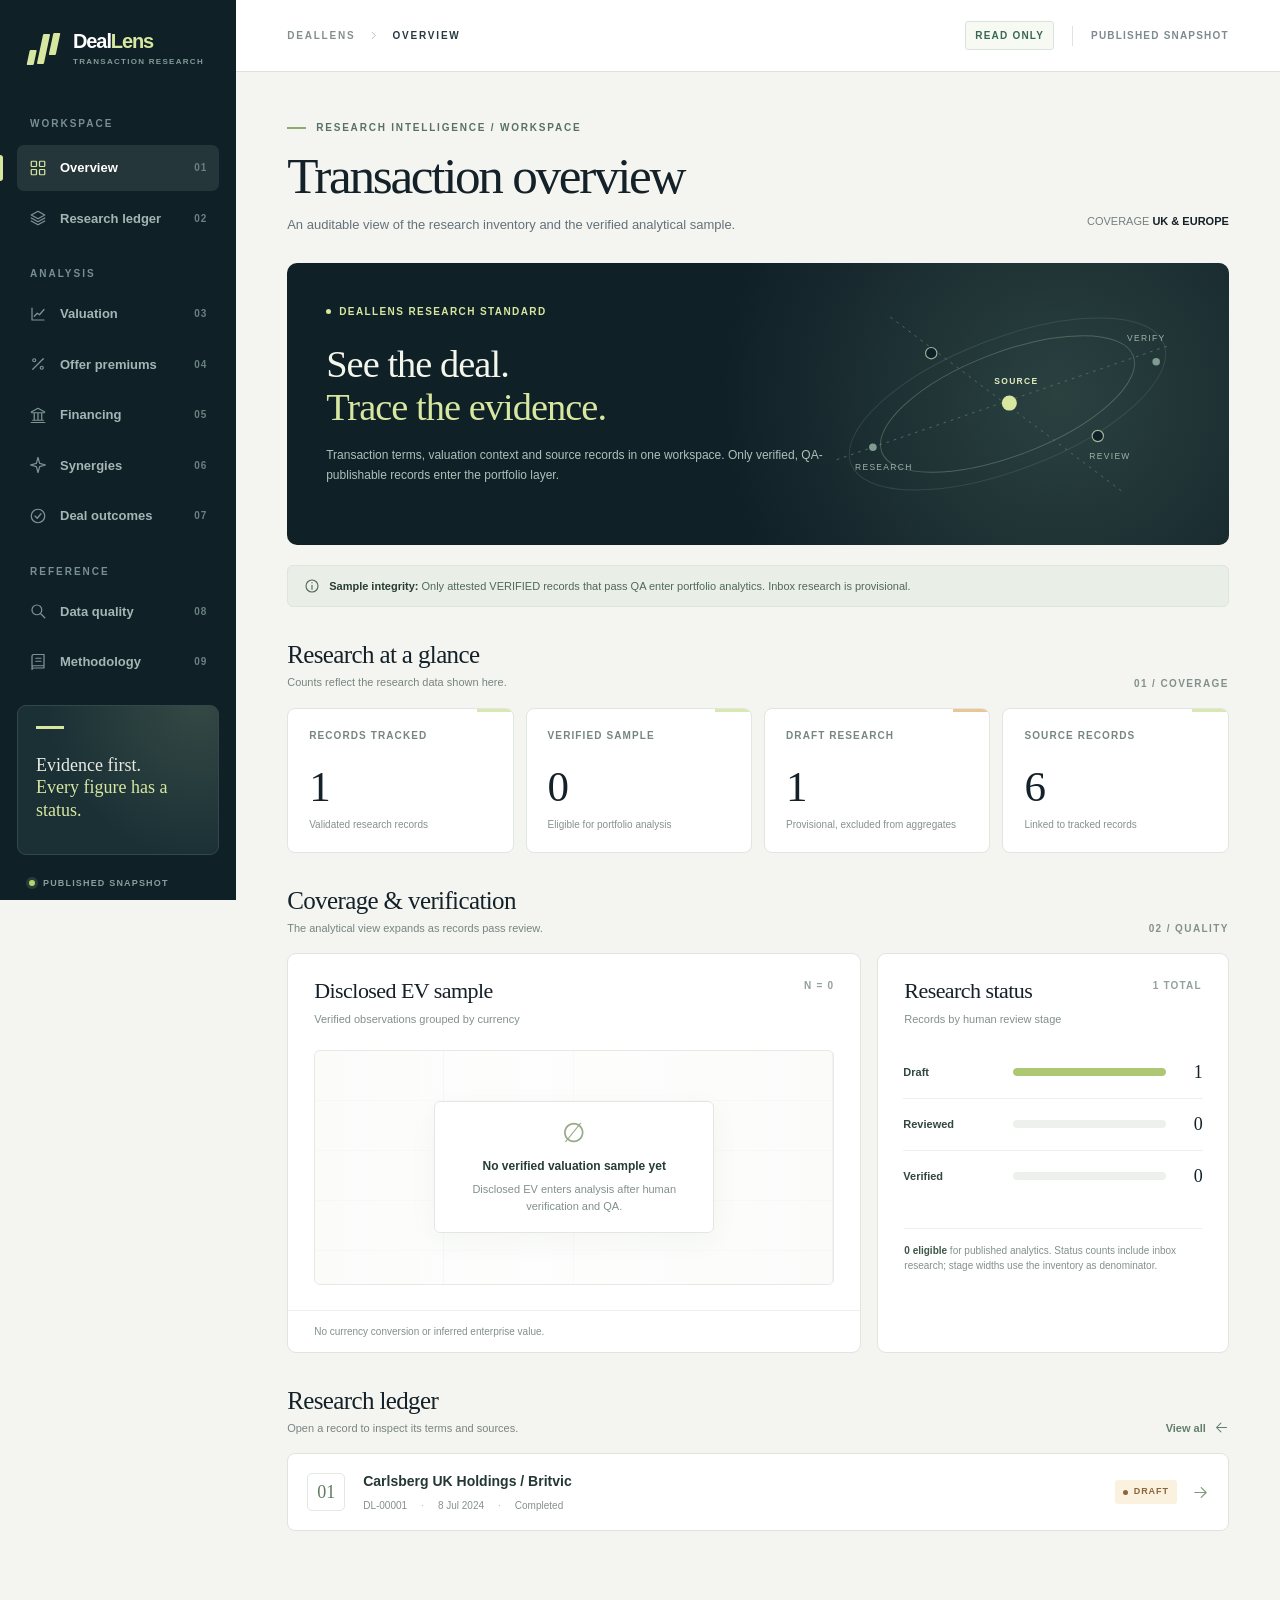
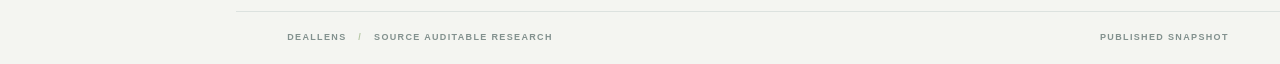
==== commit 78ff88e7: "Complete source-backed DealLens site and data integrity checks" ====
--- a/index.html
+++ b/index.html
@@ -4,7 +4,7 @@
   <meta charset="utf-8">
   <meta name="viewport" content="width=device-width, initial-scale=1">
   <meta name="theme-color" content="#101a20">
-  <meta name="description" content="DealLens local M&A research workspace with source linked transaction records and verified portfolio analytics.">
+  <meta name="description" content="DealLens M&A research workspace with source linked transaction records and verified portfolio analytics.">
   <title>DealLens | Research workspace</title>
   <style>
 :root{--ink:#142128;--ink-2:#1d3038;--muted:#647179;--subtle:#8a9699;--line:#dce2df;--paper:#f4f5f1;--white:#fff;--lime:#d7e7a0;--signal:#b9d46e;--amber:#e8b877;--rust:#a6563b;--sidebar:#102027;--sidebar-line:#2b3b40;--serif:Georgia,"Times New Roman",serif;--sans:Inter,"Aptos","Segoe UI",Arial,sans-serif}
@@ -22,6 +22,11 @@
 @media(max-width:1150px){.app-shell{grid-template-columns:208px 1fr}.sidebar{padding-left:12px;padding-right:12px}.metric-grid{grid-template-columns:repeat(2,1fr)}.hero{grid-template-columns:1.2fr .8fr}.hero-art svg{width:280px}.content-grid,.case-grid{grid-template-columns:1fr 1fr}.panel-head{padding:21px 20px 0}.pipeline{padding-left:19px;padding-right:19px}}
 @media(max-width:850px){.app-shell{grid-template-columns:1fr}.sidebar{position:fixed;left:0;top:0;width:240px;transform:translateX(-100%);transition:transform .2s ease;box-shadow:0 10px 40px #15241b44}.sidebar.open{transform:translateX(0)}.mobile-menu{display:grid;gap:3px;background:transparent;border:0;padding:7px;margin-left:-7px}.mobile-menu span{display:block;width:18px;height:2px;background:#425a4b}.topbar{justify-content:flex-start;gap:18px}.topbar-right{margin-left:auto}.hero{grid-template-columns:1fr}.hero-art{position:absolute;opacity:.3;right:-50px;top:12px;bottom:0}.hero-copy{max-width:600px}.content-grid,.case-grid{grid-template-columns:1fr}.method-intro{grid-template-columns:1fr;gap:13px}}
 @media(max-width:600px){main{padding:27px 17px 60px}.topbar{height:61px;padding:0 19px}.topbar-clock,.topbar-divider{display:none}.breadcrumbs{gap:7px;font-size:9px}.footer{padding:18px 17px;font-size:8px}.footer span:last-child{display:none}.page-heading{display:block;margin-bottom:22px}.heading-aside{margin-top:12px}.page-heading h1{font-size:40px}.hero{padding:28px 24px;min-height:245px}.hero h2{font-size:31px}.hero-art{display:none}.metric-grid{gap:8px}.metric-card{min-height:125px;padding:16px}.metric-number{font-size:37px}.section-head{margin-top:29px}.record-row{gap:10px;padding:14px 12px;grid-template-columns:30px 1fr auto}.record-index{height:30px;width:30px;font-size:15px}.record-title{font-size:12px}.record-meta{gap:2px 8px}.record-meta span+span:before{margin-right:8px}.record-trailing{gap:5px}.record-trailing svg{display:none}.toolbar{display:block}.search-box{max-width:none}.filter-tabs{margin-top:9px;width:max-content}.case-intro{display:block}.case-actions{margin-top:19px}.case-flow{padding:23px 19px}.flow-line{grid-template-columns:1fr 52px 1fr;gap:5px}.flow-entity strong{font-size:19px}.flow-connector span{font-size:9px}.flow-caption{display:block;line-height:1.7}.fact-row{grid-template-columns:115px 1fr}.facts-list{padding-left:18px;padding-right:18px}.source-list{padding-left:18px;padding-right:18px}.method-flow{padding:24px 20px}.method-steps,.method-criteria,.definition-grid{grid-template-columns:1fr;gap:19px}.method-steps:before{top:25px;bottom:28px;left:22px;right:auto;width:1px;height:auto}.method-step{display:grid;grid-template-columns:46px 1fr;column-gap:15px}.method-step h3{margin:2px 0 3px}.method-step p{grid-column:2}.method-index{grid-column:2;grid-row:1;align-self:end;margin-bottom:2px}.method-node{grid-row:1/4}.method-criteria{gap:13px}}
+@media(max-width:600px){.flow-caption{display:grid;gap:8px}.flow-caption span{display:flex;justify-content:space-between;gap:10px}}
+.sidebar{overflow-y:auto}.sidebar-group{margin-top:25px;margin-bottom:10px}.sidebar-bottom{padding-top:20px}
+.analysis-grid{display:grid;grid-template-columns:repeat(2,minmax(0,1fr));gap:16px}.analysis-grid .analysis-panel:first-child:nth-last-child(3){grid-column:1/-1}.analysis-panel{min-width:0}.analysis-body{padding:20px 26px 25px}.empty-analysis{border:1px dashed #cad8cb;background:#f8faf6;border-radius:6px;padding:24px;color:#66796c}.empty-analysis strong{display:block;color:#304638;font:400 20px var(--serif)}.empty-analysis p{font-size:11px;line-height:1.6;margin:7px 0 0}.cohort-block+.cohort-block{border-top:1px solid #e3eae3;margin-top:22px;padding-top:22px}.cohort-heading{display:flex;justify-content:space-between;gap:12px;color:#527258;font-size:10px;font-weight:750;letter-spacing:.09em;text-transform:uppercase}.cohort-heading strong{color:#697a6d}.cohort-stats{display:grid;grid-template-columns:repeat(3,minmax(0,1fr));gap:9px;margin-top:17px}.cohort-stats div{background:#f5f8f2;border:1px solid #e3eae0;border-radius:5px;padding:12px}.cohort-stats small{display:block;font-size:9px;color:#7b8d7d;letter-spacing:.08em}.cohort-stats strong{display:block;margin-top:7px;font:400 22px var(--serif);color:#253d30;overflow-wrap:anywhere}.basis-detail{margin-top:16px;font-size:11px;color:#62766a}.basis-detail summary{cursor:pointer;font-weight:700}.basis-detail p{line-height:1.6;overflow-wrap:anywhere;margin:8px 0 0}.observation-list{display:grid;gap:0;margin-top:16px;border-top:1px solid #e8eee8}.observation-row{display:grid;grid-template-columns:1fr auto 16px;align-items:center;gap:10px;padding:10px 0;border-bottom:1px solid #e8eee8;font-size:11px;color:#5e7463}.observation-row strong{color:#2f4935}.observation-row svg{width:13px;height:13px}.observation-row:hover span{text-decoration:underline}.outcome-metrics{grid-template-columns:repeat(3,minmax(0,1fr))}.outcome-panel{margin-top:20px}.outcome-row{display:flex;justify-content:space-between;padding:13px 0;border-bottom:1px solid #e8eee8;color:#586d5e;font-size:12px}.outcome-row:last-child{border-bottom:0}.outcome-row strong{font:400 18px var(--serif);color:#263d30}.quality-records{padding:13px 26px 23px}.quality-record{display:grid;grid-template-columns:minmax(0,1fr) auto 16px;gap:17px;align-items:center;border-bottom:1px solid #e8eee8;padding:15px 0}.quality-record:last-child{border-bottom:0}.quality-record strong{display:block;color:#283f32;font-size:12px}.quality-record small{display:block;color:#7d8d81;font-size:10px;margin-top:5px}.quality-record>span:nth-child(2){text-align:right}.quality-record>svg{width:15px;height:15px;color:#68846c}.quality-record:hover strong{text-decoration:underline}
+@media(max-width:850px){.analysis-grid{grid-template-columns:1fr}.analysis-grid .analysis-panel:first-child:nth-last-child(3){grid-column:auto}}
+@media(max-width:600px){.analysis-body,.quality-records{padding:17px}.cohort-stats{gap:5px}.cohort-stats div{padding:10px 7px}.cohort-stats small{font-size:8px}.cohort-stats strong{font-size:17px}.outcome-metrics{grid-template-columns:1fr}.quality-record{grid-template-columns:1fr 15px}.quality-record>span:nth-child(2){grid-column:1;text-align:left;grid-row:2}.quality-record>svg{grid-column:2;grid-row:1/3}.quality-record>span:nth-child(2) small{margin-top:6px}}
 @media(prefers-reduced-motion:reduce){*{scroll-behavior:auto!important;animation:none!important;transition:none!important}}
 
 </style>
@@ -38,6 +43,11 @@
     <symbol id="i-chevron" viewBox="0 0 24 24"><path d="m9 5 7 7-7 7"/></symbol>
     <symbol id="i-info" viewBox="0 0 24 24"><circle cx="12" cy="12" r="9"/><path d="M12 11v6m0-10h.01"/></symbol>
     <symbol id="i-download" viewBox="0 0 24 24"><path d="M12 3v12m-4-4 4 4 4-4M4 17v4h16v-4"/></symbol>
+    <symbol id="i-chart" viewBox="0 0 24 24"><path d="M4 20V4M4 20h16M7 15l4-4 3 2 6-7"/></symbol>
+    <symbol id="i-percent" viewBox="0 0 24 24"><circle cx="7" cy="7" r="2"/><circle cx="17" cy="17" r="2"/><path d="M5 19 19 5"/></symbol>
+    <symbol id="i-bank" viewBox="0 0 24 24"><path d="m3 8 9-5 9 5M4 9h16M5 19h14M3 22h18M7 10v8m5-8v8m5-8v8"/></symbol>
+    <symbol id="i-spark" viewBox="0 0 24 24"><path d="m12 2 2.2 7.8L22 12l-7.8 2.2L12 22l-2.2-7.8L2 12l7.8-2.2L12 2Z"/></symbol>
+    <symbol id="i-check" viewBox="0 0 24 24"><circle cx="12" cy="12" r="9"/><path d="m8 12 3 3 5-6"/></symbol>
   </svg>
 
   <div class="app-shell">
@@ -51,7 +61,19 @@
       <nav class="primary-nav">
         <a href="#overview" data-nav="overview"><svg><use href="#i-grid"/></svg>Overview<span class="nav-key">01</span></a>
         <a href="#research" data-nav="research"><svg><use href="#i-layers"/></svg>Research ledger<span class="nav-key">02</span></a>
-        <a href="#methodology" data-nav="methodology"><svg><use href="#i-route"/></svg>Methodology<span class="nav-key">03</span></a>
+      </nav>
+      <p class="sidebar-label sidebar-group">ANALYSIS</p>
+      <nav class="primary-nav">
+        <a href="#valuation" data-nav="valuation"><svg><use href="#i-chart"/></svg>Valuation<span class="nav-key">03</span></a>
+        <a href="#premiums" data-nav="premiums"><svg><use href="#i-percent"/></svg>Offer premiums<span class="nav-key">04</span></a>
+        <a href="#financing" data-nav="financing"><svg><use href="#i-bank"/></svg>Financing<span class="nav-key">05</span></a>
+        <a href="#synergies" data-nav="synergies"><svg><use href="#i-spark"/></svg>Synergies<span class="nav-key">06</span></a>
+        <a href="#outcomes" data-nav="outcomes"><svg><use href="#i-check"/></svg>Deal outcomes<span class="nav-key">07</span></a>
+      </nav>
+      <p class="sidebar-label sidebar-group">REFERENCE</p>
+      <nav class="primary-nav">
+        <a href="#quality" data-nav="quality"><svg><use href="#i-search"/></svg>Data quality<span class="nav-key">08</span></a>
+        <a href="#methodology" data-nav="methodology"><svg><use href="#i-book"/></svg>Methodology<span class="nav-key">09</span></a>
       </nav>
       <div class="sidebar-bottom">
         <div class="sidebar-note"><span class="small-accent"></span><p>Evidence first.<br><strong>Every figure has a status.</strong></p></div>
@@ -68,16 +90,17 @@
       <main id="app" tabindex="-1" aria-live="polite">
         <div class="loading-state"><div class="loading-symbol"></div><p>Opening research workspace…</p></div>
       </main>
+      <noscript><p class="error-state">DealLens needs JavaScript to display the research workspace.</p></noscript>
       <footer class="footer"><span>DEALLENS <span class="footer-dot">/</span> SOURCE AUDITABLE RESEARCH</span><span id="footer-mode">LOCAL SNAPSHOT</span></footer>
     </div>
   </div>
 <script>
-/* Source-derived local preview. Regenerate with scripts/build_frontend_snapshot.py. */
-window.DEALLENS_SNAPSHOT = {"scope":"Local research workspace","database_connected":false,"summary":{"inventory":1,"verified":0,"verified_status":0,"draft":1,"reviewed":0,"excluded":0},"portfolio":{"deal_count":0,"completion_rate":null,"completion_n":0,"completion_days_median":null,"ev_cohorts":[]},"deals":[{"id":"DL-00001","name":"Carlsberg UK Holdings / Britvic","bidder":"Carlsberg UK Holdings Limited","target":"Britvic plc","target_country":"GB","announcement_date":"2024-07-08","completion_date":"2025-01-16","transaction_status":"COMPLETED","review_status":"DRAFT","origin":"research/inbox","sector":null,"values":{"offer":{"amount":"13.15","currency":"GBP","unit":"currency/share","definition":"Total shareholder value including 25p special dividend","classification":"REPORTED","evidence":["ET"],"period":null,"sources":["S27"]},"equity":{"amount":"3311000000","currency":"GBP","unit":"currency","definition":"Reported rounded shareholder equity value inclusive of special dividend","classification":"REPORTED","evidence":["EEV"],"period":null,"sources":["S27"]},"enterprise":{"amount":"4104000000","currency":"GBP","unit":"currency","definition":"Reported rounded enterprise value","classification":"REPORTED","evidence":["EEV"],"period":null,"sources":["S27"]},"ev_ebitda":{"value":"13.54455445544554455445544554","unit":"ratio","currency":null,"basis":"LTM; Adjusted EBITDA before pre-IFRS16 rental charges","warnings":[],"qualifications":[]},"premium":{"value":"0.355670103092783505154639175","unit":"fraction","currency":null,"basis":"initial offer; unaffected_close","warnings":[],"qualifications":[]}},"selected_offer":{"id":"announced_total_value","date":"2024-07-08","basis":"First firm Rule 2.7 offer, including target special dividend; earlier indicative proposals are not entered"},"sources":[{"id":"S27","title":"Carlsberg / Britvic Rule 2.7 announcement","url":"https://via.ritzau.dk/ir-files/13560234/13952907/13641/2.7%20Announcement_Recommended%20offer%20to%20acquire%20Britvic%20plc.pdf","date":"2024-07-08","type":"ANNOUNCEMENT"},{"id":"SFY","title":"Britvic Annual Report and Accounts 2023 (issuer report mirrored by AnnualReports)","url":"https://www.annualreports.com/HostedData/AnnualReportArchive/b/LSE_BVIC_2023.pdf","date":"2023-12-05","type":"ANNUAL_REPORT"},{"id":"SH1","title":"Britvic interim results: six months ended 31 March 2024","url":"https://www.britvic.com/media/1mlaxssy/britvic-plc-interim-results-14-may-2024.pdf","date":"2024-05-15","type":"INTERIM_REPORT"},{"id":"SCOMP","title":"Scheme of arrangement becomes effective","url":"https://www.carlsberggroup.com/media/i2vbt04o/160125-announcement-of-scheme-effective-date.pdf","date":"2025-01-16","type":"ANNOUNCEMENT"},{"id":"SPUB","title":"Publication of scheme document announcement (not the full scheme)","url":"https://www.carlsberggroup.com/media/ctoc5uiy/publication-of-scheme-document-announcement.pdf","date":"2024-07-22","type":"ANNOUNCEMENT"},{"id":"SRES","title":"Britvic shareholder special resolution approving scheme arrangements","url":"https://data.fca.org.uk/artefacts/NSM/Portal/NI-000103290/NI-000103290.pdf","date":"2024-08-27","type":"REGULATOR"}],"evidence_count":12,"qa":{"publishable":false,"flags":[{"severity":"BLOCK_PUBLISH","code":"MANUAL_VERIFICATION_REQUIRED","message":"Owner's manual source and calculation verification is required."},{"severity":"REVIEW","code":"ASSUMPTION","message":"Researcher-supplied assumption; assess its stated basis."},{"severity":"REVIEW","code":"ASSUMPTION","message":"Researcher-supplied assumption; assess its stated basis."},{"severity":"REVIEW","code":"SOURCE_AMBIGUITY","message":"Rounded announcement value; reconstructed 302.5m. Do not substitute covenant EBITDA after rental charges."},{"severity":"REVIEW","code":"SOURCE_AMBIGUITY","message":"Rounded announcement amount; reconstructed adjusted earnings are 164.8m, not statutory net income."},{"severity":"REVIEW","code":"SOURCE_AMBIGUITY","message":"Illustrative annual window only; source says over five years, not a calendar-year earnings forecast."},{"severity":"REVIEW","code":"UNKNOWN_VALUE","message":"Explicitly unknown observation; no zero has been inferred."},{"severity":"REVIEW","code":"CALCULATION_WARNING","message":"YTD lengths differ by one day; verify leap-year comparability."},{"severity":"REVIEW","code":"CALCULATION_WARNING","message":"YTD lengths differ by one day; verify leap-year comparability."},{"severity":"REVIEW","code":"CALCULATION_WARNING","message":"YTD lengths differ by one day; verify leap-year comparability."},{"severity":"REVIEW","code":"CALCULATION_WARNING","message":"YTD lengths differ by one day; verify leap-year comparability."},{"severity":"REVIEW","code":"CALCULATION_WARNING","message":"YTD lengths differ by one day; verify leap-year comparability."},{"severity":"REVIEW","code":"CALCULATION_WARNING","message":"YTD lengths differ by one day; verify leap-year comparability."},{"severity":"REVIEW","code":"CALCULATION_WARNING","message":"Illustrative annual run-rate case, not realised earnings; implementation costs excluded from recurring EBITDA."},{"severity":"REVIEW","code":"CALCULATION_WARNING","message":"Illustrative annual run-rate case, not realised earnings; implementation costs excluded from recurring EBITDA."},{"severity":"REVIEW","code":"CALCULATION_WARNING","message":"Illustrative annual run-rate case, not realised earnings; implementation costs excluded from recurring EBITDA."},{"severity":"REVIEW","code":"LTM_RECONCILIATION","message":"Selected and reconstructed figures differ for the same period; examine definitions and source restatements."},{"severity":"REVIEW","code":"LTM_RECONCILIATION","message":"Selected and reconstructed figures differ for the same period; examine definitions and source restatements."}]}}],"policy":"Only VERIFIED database records that pass QA enter portfolio analytics. Inbox research is provisional."};
+/* Source-derived public snapshot. Regenerate with scripts/build_frontend_preview.py. */
+window.DEALLENS_SNAPSHOT = {"scope":"Published research snapshot","database_connected":false,"release_version":null,"summary":{"inventory":1,"verified":0,"verified_status":0,"draft":1,"reviewed":0,"excluded":0},"portfolio":{"deal_count":0,"completion_rate":null,"completion_n":0,"completion_days_median":null,"completion_days_n":0,"status_counts":[],"ev_cohorts":[]},"metrics":{"disclosed_ev":{"eligible_n":0,"missing_n":0,"cohorts":[]},"ev_ebitda":{"eligible_n":0,"missing_n":0,"cohorts":[]},"ev_revenue":{"eligible_n":0,"missing_n":0,"cohorts":[]},"premium":{"eligible_n":0,"missing_n":0,"cohorts":[]},"cost_synergy_ev":{"eligible_n":0,"missing_n":0,"cohorts":[]},"synergy_adjusted_multiple":{"eligible_n":0,"missing_n":0,"cohorts":[]},"buyer_standalone_leverage":{"eligible_n":0,"missing_n":0,"cohorts":[]},"leverage_before_synergy":{"eligible_n":0,"missing_n":0,"cohorts":[]},"leverage_after_synergy":{"eligible_n":0,"missing_n":0,"cohorts":[]}},"deals":[{"id":"DL-00001","name":"Carlsberg UK Holdings / Britvic","bidder":"Carlsberg UK Holdings Limited","target":"Britvic plc","target_country":"GB","announcement_date":"2024-07-08","completion_date":"2025-01-16","transaction_status":"COMPLETED","review_status":"DRAFT","origin":"research/inbox","sector":null,"values":{"offer":{"amount":"13.15","currency":"GBP","unit":"currency/share","definition":"Total shareholder value including 25p special dividend","classification":"REPORTED","evidence":["ET"],"period":null,"sources":["S27"]},"equity":{"amount":"3311000000","currency":"GBP","unit":"currency","definition":"Reported rounded shareholder equity value inclusive of special dividend","classification":"REPORTED","evidence":["EEV"],"period":null,"sources":["S27"]},"enterprise":{"amount":"4104000000","currency":"GBP","unit":"currency","definition":"Reported rounded enterprise value","classification":"REPORTED","evidence":["EEV"],"period":null,"sources":["S27"]},"ev_ebitda":{"value":"13.54455445544554455445544554","unit":"ratio","currency":null,"basis":"LTM; Adjusted EBITDA before pre-IFRS16 rental charges","warnings":[],"qualifications":[]},"premium":{"value":"0.355670103092783505154639175","unit":"fraction","currency":null,"basis":"initial offer; unaffected_close","warnings":[],"qualifications":[]}},"selected_offer":{"id":"announced_total_value","date":"2024-07-08","basis":"First firm Rule 2.7 offer, including target special dividend; earlier indicative proposals are not entered"},"sources":[{"id":"S27","title":"Carlsberg / Britvic Rule 2.7 announcement","url":"https://via.ritzau.dk/ir-files/13560234/13952907/13641/2.7%20Announcement_Recommended%20offer%20to%20acquire%20Britvic%20plc.pdf","date":"2024-07-08","type":"ANNOUNCEMENT"},{"id":"SFY","title":"Britvic Annual Report and Accounts 2023 (issuer report mirrored by AnnualReports)","url":"https://www.annualreports.com/HostedData/AnnualReportArchive/b/LSE_BVIC_2023.pdf","date":"2023-12-05","type":"ANNUAL_REPORT"},{"id":"SH1","title":"Britvic interim results: six months ended 31 March 2024","url":"https://www.britvic.com/media/1mlaxssy/britvic-plc-interim-results-14-may-2024.pdf","date":"2024-05-15","type":"INTERIM_REPORT"},{"id":"SCOMP","title":"Scheme of arrangement becomes effective","url":"https://www.carlsberggroup.com/media/i2vbt04o/160125-announcement-of-scheme-effective-date.pdf","date":"2025-01-16","type":"ANNOUNCEMENT"},{"id":"SPUB","title":"Publication of scheme document announcement (not the full scheme)","url":"https://www.carlsberggroup.com/media/ctoc5uiy/publication-of-scheme-document-announcement.pdf","date":"2024-07-22","type":"ANNOUNCEMENT"},{"id":"SRES","title":"Britvic shareholder special resolution approving scheme arrangements","url":"https://data.fca.org.uk/artefacts/NSM/Portal/NI-000103290/NI-000103290.pdf","date":"2024-08-27","type":"REGULATOR"}],"evidence_count":12,"qa":{"publishable":false,"flags":[{"severity":"BLOCK_PUBLISH","code":"MANUAL_VERIFICATION_REQUIRED","message":"Owner's manual source and calculation verification is required."},{"severity":"REVIEW","code":"ASSUMPTION","message":"Researcher-supplied assumption; assess its stated basis."},{"severity":"REVIEW","code":"ASSUMPTION","message":"Researcher-supplied assumption; assess its stated basis."},{"severity":"REVIEW","code":"SOURCE_AMBIGUITY","message":"Rounded announcement value; reconstructed 302.5m. Do not substitute covenant EBITDA after rental charges."},{"severity":"REVIEW","code":"SOURCE_AMBIGUITY","message":"Rounded announcement amount; reconstructed adjusted earnings are 164.8m, not statutory net income."},{"severity":"REVIEW","code":"SOURCE_AMBIGUITY","message":"Illustrative annual window only; source says over five years, not a calendar-year earnings forecast."},{"severity":"REVIEW","code":"UNKNOWN_VALUE","message":"Explicitly unknown observation; no zero has been inferred."},{"severity":"REVIEW","code":"CALCULATION_WARNING","message":"YTD lengths differ by one day; verify leap-year comparability."},{"severity":"REVIEW","code":"CALCULATION_WARNING","message":"YTD lengths differ by one day; verify leap-year comparability."},{"severity":"REVIEW","code":"CALCULATION_WARNING","message":"YTD lengths differ by one day; verify leap-year comparability."},{"severity":"REVIEW","code":"CALCULATION_WARNING","message":"YTD lengths differ by one day; verify leap-year comparability."},{"severity":"REVIEW","code":"CALCULATION_WARNING","message":"YTD lengths differ by one day; verify leap-year comparability."},{"severity":"REVIEW","code":"CALCULATION_WARNING","message":"YTD lengths differ by one day; verify leap-year comparability."},{"severity":"REVIEW","code":"CALCULATION_WARNING","message":"Illustrative annual run-rate case, not realised earnings; implementation costs excluded from recurring EBITDA."},{"severity":"REVIEW","code":"CALCULATION_WARNING","message":"Illustrative annual run-rate case, not realised earnings; implementation costs excluded from recurring EBITDA."},{"severity":"REVIEW","code":"CALCULATION_WARNING","message":"Illustrative annual run-rate case, not realised earnings; implementation costs excluded from recurring EBITDA."},{"severity":"REVIEW","code":"LTM_RECONCILIATION","message":"Selected and reconstructed figures differ for the same period; examine definitions and source restatements."},{"severity":"REVIEW","code":"LTM_RECONCILIATION","message":"Selected and reconstructed figures differ for the same period; examine definitions and source restatements."}]}}],"policy":"Only attested VERIFIED records that pass QA enter portfolio analytics. Inbox research is provisional."};
 
 </script>
 <script>
-/* DealLens interface. Published pages use a generated research snapshot. */
+/* DealLens interface. A configured API supplies live data; otherwise the page uses a generated snapshot. */
 (() => {
   "use strict";
 
@@ -145,7 +168,7 @@
       <div class="page-heading"><div><h1>Transaction overview</h1><p>An auditable view of the research inventory and the verified analytical sample.</p></div><span class="heading-aside">COVERAGE <strong>UK &amp; EUROPE</strong></span></div>
       <section class="hero"><div class="hero-copy"><span class="hero-tag">DEALLENS RESEARCH STANDARD</span><h2>See the deal.<br><em>Trace the evidence.</em></h2><p>Transaction terms, valuation context and source records in one workspace. Only verified, QA-publishable records enter the portfolio layer.</p></div>${heroGraphic()}</section>
       <div class="status-strip">${icon("info")}<span><strong>Sample integrity:</strong> ${escape(d.policy)}</span></div>
-      <div class="section-head"><div><h2>Research at a glance</h2><p>Counts reflect the published research snapshot.</p></div><span class="section-index">01 / COVERAGE</span></div>
+      <div class="section-head"><div><h2>Research at a glance</h2><p>Counts reflect the research data shown here.</p></div><span class="section-index">01 / COVERAGE</span></div>
       <div class="metric-grid">
         ${metric("Records tracked", s.inventory, "Validated research records")}
         ${metric("Verified sample", s.verified, "Eligible for portfolio analysis")}
@@ -156,7 +179,7 @@
       <div class="content-grid"><section class="panel"><div class="panel-head"><div><h3>Disclosed EV sample</h3><p>Verified observations grouped by currency</p></div><span class="panel-kicker">N = ${cohorts.reduce((n, c) => n + c.n, 0)}</span></div>${chart}<div class="panel-bottom">No currency conversion or inferred enterprise value.</div></section>
       <section class="panel"><div class="panel-head"><div><h3>Research status</h3><p>Records by human review stage</p></div><span class="panel-kicker">${s.inventory} TOTAL</span></div><div class="pipeline">${pipeline}</div><div class="pipeline-caption"><strong>${s.verified} eligible</strong> for published analytics. Status counts include inbox research; stage widths use the inventory as denominator.</div></section></div>
       <div class="section-head"><div><h2>Research ledger</h2><p>Open a record to inspect its terms and sources.</p></div><a class="back-link" href="#research">View all ${icon("arrow")}</a></div>
-      <div class="research-list">${rows || `<div class="empty-list">No research records are present in this snapshot.</div>`}</div>`;
+      <div class="research-list">${rows || `<div class="empty-list">No research records are present in this dataset.</div>`}</div>`;
   }
 
   function research() {
@@ -175,6 +198,67 @@
     const matches = state.data.deals.filter(d => (state.filter === "all" || d.review_status.toLowerCase() === state.filter)
       && [d.name, d.id, d.bidder, d.target, d.sector].some(v => String(v || "").toLowerCase().includes(query)));
     target.innerHTML = matches.length ? matches.map(record).join("") : `<div class="empty-list">No records match this search and filter.</div>`;
+  }
+
+  function formatObservation(cohort, value) {
+    if (value == null) return "Unavailable";
+    const number = Number(value);
+    if (!Number.isFinite(number)) return "Unavailable";
+    if (cohort.unit === "fraction") return `${(number * 100).toLocaleString("en-GB", { maximumFractionDigits: 1 })}%`;
+    if (cohort.unit === "ratio") return `${number.toLocaleString("en-GB", { maximumFractionDigits: 2 })}x`;
+    if (cohort.unit === "currency") return money({ amount: value, currency: cohort.currency });
+    return `${number.toLocaleString("en-GB", { maximumFractionDigits: 2 })} ${cohort.unit}`;
+  }
+
+  function metricPanel(metric, title, description) {
+    const report = state.data.metrics?.[metric];
+    const cohorts = report?.cohorts || [];
+    const count = cohorts.reduce((total, cohort) => total + cohort.n, 0);
+    const body = cohorts.length ? cohorts.map(cohort => {
+      const stats = cohort.statistics;
+      const entries = cohort.observations.map(item => `<a class="observation-row" href="#deal/${encodeURIComponent(item.deal_id)}"><span>${escape(item.deal_id)}</span><strong>${escape(formatObservation(cohort, item.value))}</strong>${icon("arrow")}</a>`).join("");
+      return `<div class="cohort-block"><div class="cohort-heading"><span>${escape(cohort.currency || cohort.unit)}</span><strong>n = ${cohort.n}</strong></div>
+        <div class="cohort-stats"><div><small>LOWER QUARTILE</small><strong>${escape(formatObservation(cohort, stats.q25))}</strong></div><div><small>MEDIAN</small><strong>${escape(formatObservation(cohort, stats.median))}</strong></div><div><small>UPPER QUARTILE</small><strong>${escape(formatObservation(cohort, stats.q75))}</strong></div></div>
+        <details class="basis-detail"><summary>Definition and comparison basis</summary><p>${escape(cohort.basis)}</p></details><div class="observation-list">${entries}</div></div>`;
+    }).join("") : `<div class="empty-analysis"><strong>No verified observations</strong><p>There is no publishable ${escape(title.toLowerCase())} sample. Missing values stay unavailable until a deal passes the manual verification and QA gates.</p></div>`;
+    const coverage = !report ? "This measure is unavailable in the current dataset."
+      : report.eligible_n === 0 ? "No verified deals are available for this measure."
+        : `${report.missing_n} of ${report.eligible_n} eligible deals have no meaningful observation for this measure.`;
+    return `<section class="panel analysis-panel"><div class="panel-head"><div><h3>${escape(title)}</h3><p>${escape(description)}</p></div><span class="panel-kicker">N = ${count}</span></div><div class="analysis-body">${body}</div><div class="panel-bottom">${coverage}</div></section>`;
+  }
+
+  function analysisPage(page) {
+    const pages = {
+      valuation: { title: "Valuation", intro: "Comparable transaction multiples and disclosed enterprise values, with each basis kept separate.", sections: [["disclosed_ev", "Disclosed enterprise value", "Reported value in its original currency"], ["ev_ebitda", "EV / EBITDA", "Selected earnings period and definition"], ["ev_revenue", "EV / revenue", "Selected revenue period and definition"]] },
+      premiums: { title: "Offer premiums", intro: "Selected offers compared with their stated unaffected price references.", sections: [["premium", "Offer premium", "Offer stage and reference price basis remain attached"]] },
+      financing: { title: "Financing & leverage", intro: "Illustrative leverage results from explicit financing inputs, shown only where calculable.", sections: [["buyer_standalone_leverage", "Buyer standalone leverage", "Before the transaction"], ["leverage_before_synergy", "Pro forma leverage", "Before eligible cost synergies"], ["leverage_after_synergy", "Leverage after synergies", "Illustrative eligible synergy case"]] },
+      synergies: { title: "Synergies", intro: "Disclosed cost synergy inputs and illustrative valuation adjustments, never treated as realised earnings.", sections: [["cost_synergy_ev", "Cost synergies / EV", "Eligible annual cost synergies against enterprise value"], ["synergy_adjusted_multiple", "Synergy-adjusted multiple", "Illustrative adjusted earnings basis"]] }
+    };
+    const item = pages[page];
+    return `${eyebrow("Verified portfolio / comparable cohorts")}<div class="page-heading"><div><h1>${escape(item.title)}</h1><p>${escape(item.intro)}</p></div><span class="heading-aside">${state.data.summary.verified} VERIFIED DEAL${state.data.summary.verified === 1 ? "" : "S"}</span></div>
+      <div class="status-strip">${icon("info")}<span>Only attested, QA-publishable records enter these summaries. Currency, period and definition are never silently pooled.</span></div>
+      <div class="analysis-grid">${item.sections.map(([metric, title, description]) => metricPanel(metric, title, description)).join("")}</div>`;
+  }
+
+  function outcomesPage() {
+    const p = state.data.portfolio;
+    const rate = p.completion_rate == null ? "Unavailable" : formatObservation({ unit: "fraction" }, p.completion_rate);
+    const days = p.completion_days_median == null ? "Unavailable" : `${Number(p.completion_days_median).toLocaleString("en-GB", { maximumFractionDigits: 0 })} days`;
+    const statuses = p.status_counts.map(item => `<div class="outcome-row"><span>${escape(titleCase(item.status))}</span><strong>${item.n}</strong></div>`).join("");
+    return `${eyebrow("Verified portfolio / transaction outcomes")}<div class="page-heading"><div><h1>Deal outcomes</h1><p>Completion status and timing from attested, QA-publishable transactions.</p></div><span class="heading-aside">${p.deal_count} VERIFIED DEAL${p.deal_count === 1 ? "" : "S"}</span></div>
+      <div class="metric-grid outcome-metrics">${metric("Verified deals", p.deal_count, "QA-publishable sample")}${metric("Completion rate", rate, `n=${p.completion_n} verified deals`)}${metric("Median time to completion", days, `n=${p.completion_days_n} completed with dates`)}</div>
+      <section class="panel outcome-panel"><div class="panel-head"><div><h3>Transaction status</h3><p>Counts use only the verified sample.</p></div></div><div class="analysis-body">${statuses || `<div class="empty-analysis"><strong>No verified outcomes yet</strong><p>The research ledger may contain draft cases, but they do not enter this portfolio view.</p></div>`}</div></section>`;
+  }
+
+  function qualityPage() {
+    const deals = state.data.deals;
+    const cards = deals.map(deal => {
+      const blockers = deal.qa.flags.filter(flag => ["BLOCK_PUBLISH", "ERROR"].includes(flag.severity)).length;
+      return `<a class="quality-record" href="#deal/${encodeURIComponent(deal.id)}"><span><strong>${escape(deal.name)}</strong><small>${escape(deal.id)} · ${escape(deal.origin)}</small></span><span>${badge(deal.review_status)}<small>${deal.sources.length} sources · ${deal.evidence_count} references · ${blockers} blockers</small></span>${icon("arrow")}</a>`;
+    }).join("");
+    return `${eyebrow("Research integrity / provenance")}<div class="page-heading"><div><h1>Data quality &amp; sources</h1><p>Review status, source coverage and publication blockers for every displayed record.</p></div><span class="heading-aside">${deals.length} RECORD${deals.length === 1 ? "" : "S"}</span></div>
+      <div class="metric-grid outcome-metrics">${metric("Records shown", deals.length, "Validated research records")}${metric("Verified sample", state.data.summary.verified, "Attested and QA-publishable")}${metric("Provisional records", state.data.summary.draft + state.data.summary.reviewed, "Outside portfolio statistics")}</div>
+      <section class="panel outcome-panel"><div class="panel-head"><div><h3>Record quality</h3><p>Open a case for its source ledger, definitions and QA flags.</p></div></div><div class="quality-records">${cards || `<div class="empty-analysis"><strong>No records available</strong><p>Add validated research to populate the ledger.</p></div>`}</div></section>`;
   }
 
   function sourcePills(fact, sources) {
@@ -198,15 +282,15 @@
     const sourceList = sources.map(source => `<a class="source-link" href="${safeUrl(source.url)}" target="_blank" rel="noopener noreferrer"><span class="source-id">${escape(source.id)}</span><span><strong>${escape(source.title)}</strong><small>${escape(titleCase(source.type))} · ${date(source.date)}</small></span>${icon("external")}</a>`).join("");
     return `<div class="case-top"><a href="#research" class="back-link">${icon("arrow")} Back to ledger</a>${badge(deal.review_status)}</div>
       ${eyebrow(`Transaction record / ${deal.id}`)}
-      <div class="case-intro"><div><h1>${escape(deal.name)}</h1><p class="case-subtitle">${escape(deal.bidder)} / ${escape(deal.target)} · Announced ${date(deal.announcement_date)}</p></div><div class="case-actions"><button class="ghost-button" id="download-record" type="button">${icon("download")} Export record</button></div></div>
-      ${deal.review_status !== "VERIFIED" ? `<div class="draft-banner">${icon("info")}<span><strong>Provisional research record</strong>The terms below are part of the published research snapshot. They have not received the owner’s manual source and calculation sign-off, and do not enter portfolio statistics.</span></div>` : !deal.qa.publishable ? `<div class="draft-banner">${icon("info")}<span><strong>Excluded from portfolio analysis</strong>The record has VERIFIED status, but its current QA result blocks publication.</span></div>` : `<div class="status-strip">${icon("info")}<span><strong>Verified record.</strong> This record has passed the project’s manual verification and QA gates.</span></div>`}
+      <div class="case-intro"><div><h1>${escape(deal.name)}</h1><p class="case-subtitle">${escape(deal.bidder)} / ${escape(deal.target)} · Announced ${date(deal.announcement_date)}</p></div><div class="case-actions"><button class="ghost-button" id="download-record" type="button">${icon("download")} Download case summary</button></div></div>
+      ${deal.review_status !== "VERIFIED" ? `<div class="draft-banner">${icon("info")}<span><strong>Provisional research record</strong>The terms below come from this research record. They have not received the owner’s manual source and calculation sign-off, and do not enter portfolio statistics.</span></div>` : !deal.qa.publishable ? `<div class="draft-banner">${icon("info")}<span><strong>Excluded from portfolio analysis</strong>The record has VERIFIED status, but its current QA result blocks publication.</span></div>` : `<div class="status-strip">${icon("info")}<span><strong>Verified record.</strong> This record has passed the project’s manual verification and QA gates.</span></div>`}
       <section class="case-flow" aria-label="Transaction relationship diagram"><div class="flow-header"><span>TRANSACTION STRUCTURE</span><span>${escape(deal.id)} / ${escape(deal.review_status)}</span></div><div class="flow-line"><div class="flow-entity"><small>BIDDER</small><strong>${escape(deal.bidder)}</strong></div><div class="flow-connector"><span>${escape(offer || "Offer terms")}</span></div><div class="flow-entity right"><small>TARGET</small><strong>${escape(deal.target)}</strong></div></div><div class="flow-caption"><span>ANNOUNCED <strong>${date(deal.announcement_date)}</strong></span><span>TRANSACTION <strong>${escape(titleCase(deal.transaction_status))}</strong></span><span>COMPLETION <strong>${date(deal.completion_date)}</strong></span></div></section>
       <div class="case-grid"><section class="panel"><div class="panel-head"><div><h3>Recorded terms</h3><p>Figures retain their reported definitions and source links.</p></div><span class="panel-kicker">${escape(deal.review_status)}</span></div><div class="facts-list">
         ${factRow("Selected offer", offer, v.offer?.definition || deal.selected_offer?.basis, v.offer, sources)}
         ${factRow("Equity value", equity, v.equity?.definition, v.equity, sources)}
         ${factRow("Enterprise value", enterprise, v.enterprise?.definition, v.enterprise, sources)}
         ${factRow("Sector", deal.sector, "Analyst classification in research record", null, sources)}
-      </div></section><section class="panel"><div class="panel-head"><div><h3>Quality &amp; review</h3><p>Publication gate for this record</p></div></div><div class="quality-list"><div class="quality-stat"><span>Review status</span>${badge(deal.review_status)}</div><div class="quality-stat"><span>Source documents</span><strong>${sources.length}</strong></div><div class="quality-stat"><span>Evidence references</span><strong>${deal.evidence_count}</strong></div><div class="quality-stat"><span>Publication blockers</span><strong>${keyFlags.length}</strong></div>${flagText}${keyFlags.length > 3 ? `<p class="quality-hint">${keyFlags.length - 3} additional blocker${keyFlags.length - 3 === 1 ? "" : "s"} remain in the QA result.</p>` : ""}</div></section></div>
+      </div></section><section class="panel"><div class="panel-head"><div><h3>Quality &amp; review</h3><p>Publication gate for this record</p></div></div><div class="quality-list"><div class="quality-stat"><span>Review status</span>${badge(deal.review_status)}</div><div class="quality-stat"><span>Record source</span><span>${escape(deal.origin)}</span></div><div class="quality-stat"><span>Source documents</span><strong>${sources.length}</strong></div><div class="quality-stat"><span>Evidence references</span><strong>${deal.evidence_count}</strong></div><div class="quality-stat"><span>Publication blockers</span><strong>${keyFlags.length}</strong></div>${flagText}${keyFlags.length > 3 ? `<p class="quality-hint">${keyFlags.length - 3} additional blocker${keyFlags.length - 3 === 1 ? "" : "s"} remain in the QA result.</p>` : ""}</div></section></div>
       <section class="panel source-section"><div class="panel-head"><div><h3>Source ledger</h3><p>Direct links stored with the research record. A link does not imply independent verification.</p></div><span class="panel-kicker">${sources.length} SOURCES</span></div><div class="source-list">${sourceList || `<p class="absence">No source documents recorded.</p>`}</div></section>`;
   }
 
@@ -215,22 +299,30 @@
       <div class="method-intro"><h1>From source<br>to defensible insight.</h1><p>DealLens separates provisional research from verified portfolio analysis. This is the actual gating logic used by the local research engine.</p></div>
       <section class="method-flow"><div class="method-steps"><div class="method-step"><span class="method-node">1</span><span class="method-index">CAPTURE</span><h3>Research</h3><p>Terms, financial observations and source references enter a validated deal record.</p></div><div class="method-step"><span class="method-node">2</span><span class="method-index">CHALLENGE</span><h3>Review</h3><p>Calculations, definitions, evidence and reasonableness flags are checked. A draft is still excluded.</p></div><div class="method-step"><span class="method-node">3</span><span class="method-index">PUBLISH</span><h3>Verify</h3><p>A named human attests to the review; the record must pass QA before entering portfolio analysis.</p></div></div><div class="method-rule"></div><div class="method-criteria"><div><strong>Reported ≠ calculated</strong><p>Original source values remain distinct from derived results and assumptions.</p></div><div><strong>Unknown ≠ zero</strong><p>Missing figures stay empty. The interface never substitutes a numeric zero.</p></div><div><strong>Comparable basis required</strong><p>Currency, period and financial definitions remain attached to cohorts.</p></div></div></section>
       <div class="section-head"><div><h2>How to read this workspace</h2><p>Visible status labels govern how each number may be used.</p></div></div>
-      <div class="definition-grid"><div class="definition-card"><span>01 / RESEARCH LEDGER</span><h3>Draft and reviewed cases</h3><p>These records can be inspected with their source links and review flags. They are working material and remain outside headline portfolio analytics.</p></div><div class="definition-card"><span>02 / PORTFOLIO LAYER</span><h3>Verified, publishable cases</h3><p>Only records stored as VERIFIED and passing QA contribute to aggregate figures. Cohorts retain their currency and valuation basis.</p></div><div class="definition-card"><span>03 / FINANCIAL VALUES</span><h3>Reported definitions</h3><p>Offer, equity and enterprise values preserve the definitions in the research record. The case view links figures to their recorded sources.</p></div><div class="definition-card"><span>04 / PUBLISHED WORKSPACE</span><h3>Read-only interface</h3><p>This screen presents the published research snapshot. Manual verification, research edits and database imports remain explicit actions in the Python workflow.</p></div></div>`;
+      <div class="definition-grid"><div class="definition-card"><span>01 / RESEARCH LEDGER</span><h3>Draft and reviewed cases</h3><p>These records can be inspected with their source links and review flags. They are working material and remain outside headline portfolio analytics.</p></div><div class="definition-card"><span>02 / PORTFOLIO LAYER</span><h3>Verified, publishable cases</h3><p>Only attested VERIFIED records that pass QA contribute to aggregate figures. Cohorts retain their currency and valuation basis.</p></div><div class="definition-card"><span>03 / FINANCIAL VALUES</span><h3>Reported definitions</h3><p>Offer, equity and enterprise values preserve the definitions in the research record. The case view links figures to their recorded sources.</p></div><div class="definition-card"><span>04 / RESEARCH WORKSPACE</span><h3>Read-only interface</h3><p>This screen presents research data without editing it. Manual verification, research edits and database imports remain explicit actions in the Python workflow.</p></div></div>`;
   }
 
   function navigate() {
     if (!state.data) return;
     const raw = location.hash.replace(/^#/, "") || "overview";
-    const [page, id] = raw.split("/");
-    const deal = page === "deal" ? state.data.deals.find(item => item.id === decodeURIComponent(id || "")) : null;
-    const name = deal ? "TRANSACTION RECORD" : ({ overview: "OVERVIEW", research: "RESEARCH LEDGER", methodology: "METHODOLOGY" })[page] || "OVERVIEW";
+    const [page, encodedId] = raw.split("/");
+    let id = null;
+    try { id = decodeURIComponent(encodedId || ""); } catch { /* Invalid URL is handled below. */ }
+    const deal = page === "deal" ? state.data.deals.find(item => item.id === id) : null;
+    const knownPage = ["overview", "research", "valuation", "premiums", "financing", "synergies", "outcomes", "quality", "methodology"].includes(page) && !encodedId;
+    const notFound = !deal && !knownPage;
+    const name = deal ? "TRANSACTION RECORD" : notFound ? "NOT FOUND" : ({ overview: "OVERVIEW", research: "RESEARCH LEDGER", valuation: "VALUATION", premiums: "OFFER PREMIUMS", financing: "FINANCING & LEVERAGE", synergies: "SYNERGIES", outcomes: "DEAL OUTCOMES", quality: "DATA QUALITY", methodology: "METHODOLOGY" })[page];
     document.getElementById("breadcrumb").textContent = name;
-    document.querySelectorAll("[data-nav]").forEach(link => link.classList.toggle("active", link.dataset.nav === (deal ? "research" : page)));
-    app.innerHTML = deal ? casePage(deal) : page === "research" ? research() : page === "methodology" ? methodology() : overview();
+    document.querySelectorAll("[data-nav]").forEach(link => {
+      const active = link.dataset.nav === (deal ? "research" : page) && !notFound;
+      link.classList.toggle("active", active);
+      if (active) link.setAttribute("aria-current", "page"); else link.removeAttribute("aria-current");
+    });
+    app.innerHTML = deal ? casePage(deal) : notFound ? `<div class="error-state"><h1>Page not found</h1><p>That research page or deal ID is not in this dataset.</p><a class="back-link" href="#overview">${icon("arrow")} Return to overview</a></div>` : page === "research" ? research() : ["valuation", "premiums", "financing", "synergies"].includes(page) ? analysisPage(page) : page === "outcomes" ? outcomesPage() : page === "quality" ? qualityPage() : page === "methodology" ? methodology() : overview();
     if (page === "research") updateResearchResults();
     document.getElementById("sidebar").classList.remove("open");
     document.getElementById("menu-button").setAttribute("aria-expanded", "false");
-    window.scrollTo({ top: 0, behavior: "instant" });
+    window.scrollTo({ top: 0, behavior: "auto" });
   }
 
   app.addEventListener("input", (event) => {
@@ -248,7 +340,7 @@
       const deal = state.data.deals.find(item => item.id === id);
       if (deal) {
         const blob = new Blob([JSON.stringify(deal, null, 2)], { type: "application/json" });
-        const link = document.createElement("a"); link.href = URL.createObjectURL(blob); link.download = `${deal.id}-research-record.json`; link.click();
+        const link = document.createElement("a"); link.href = URL.createObjectURL(blob); link.download = `${deal.id}-case-summary.json`; link.click();
         setTimeout(() => URL.revokeObjectURL(link.href), 1000);
       }
     }
@@ -258,19 +350,44 @@
     event.currentTarget.setAttribute("aria-expanded", String(open));
   });
   document.addEventListener("click", (event) => {
-    if (window.innerWidth <= 850 && !event.target.closest("#sidebar,#menu-button")) document.getElementById("sidebar").classList.remove("open");
+    if (window.innerWidth <= 850 && !event.target.closest("#sidebar,#menu-button")) {
+      document.getElementById("sidebar").classList.remove("open");
+      document.getElementById("menu-button").setAttribute("aria-expanded", "false");
+    }
+  });
+  document.addEventListener("keydown", (event) => {
+    if (event.key === "Escape") {
+      document.getElementById("sidebar").classList.remove("open");
+      document.getElementById("menu-button").setAttribute("aria-expanded", "false");
+    }
   });
   window.addEventListener("hashchange", navigate);
 
   async function init() {
-    state.data = window.DEALLENS_SNAPSHOT;
+    const apiUrl = document.querySelector('meta[name="deallens-api"]')?.content;
+    if (apiUrl && ["http:", "https:"].includes(location.protocol)) {
+      try {
+        const response = await fetch(apiUrl, { cache: "no-store" });
+        if (!response.ok) throw new Error(`Data request failed (${response.status})`);
+        const data = await response.json();
+        if (data.error) throw new Error(data.error);
+        state.data = data;
+        state.mode = "live";
+      } catch (error) {
+        app.innerHTML = `<div class="error-state"><h1>Live data unavailable</h1><p>${escape(error.message)}</p></div>`;
+        return;
+      }
+    } else {
+      state.data = window.DEALLENS_SNAPSHOT;
+    }
     if (!state.data) {
       app.innerHTML = `<div class="error-state"><h2>Research data unavailable</h2><p>The published research snapshot is missing.</p></div>`;
       return;
     }
-    document.getElementById("sidebar-mode").textContent = "PUBLISHED RESEARCH";
-    document.getElementById("footer-mode").textContent = "SOURCE-DERIVED SNAPSHOT";
-    document.getElementById("clock").textContent = "PUBLISHED RESEARCH";
+    const modeLabel = state.mode === "live" ? "LIVE RESEARCH DATA" : "PUBLISHED SNAPSHOT";
+    document.getElementById("sidebar-mode").textContent = modeLabel;
+    document.getElementById("footer-mode").textContent = modeLabel + (state.data.release_version ? ` · RELEASE ${state.data.release_version}` : "");
+    document.getElementById("clock").textContent = modeLabel;
     navigate();
   }
   init();
